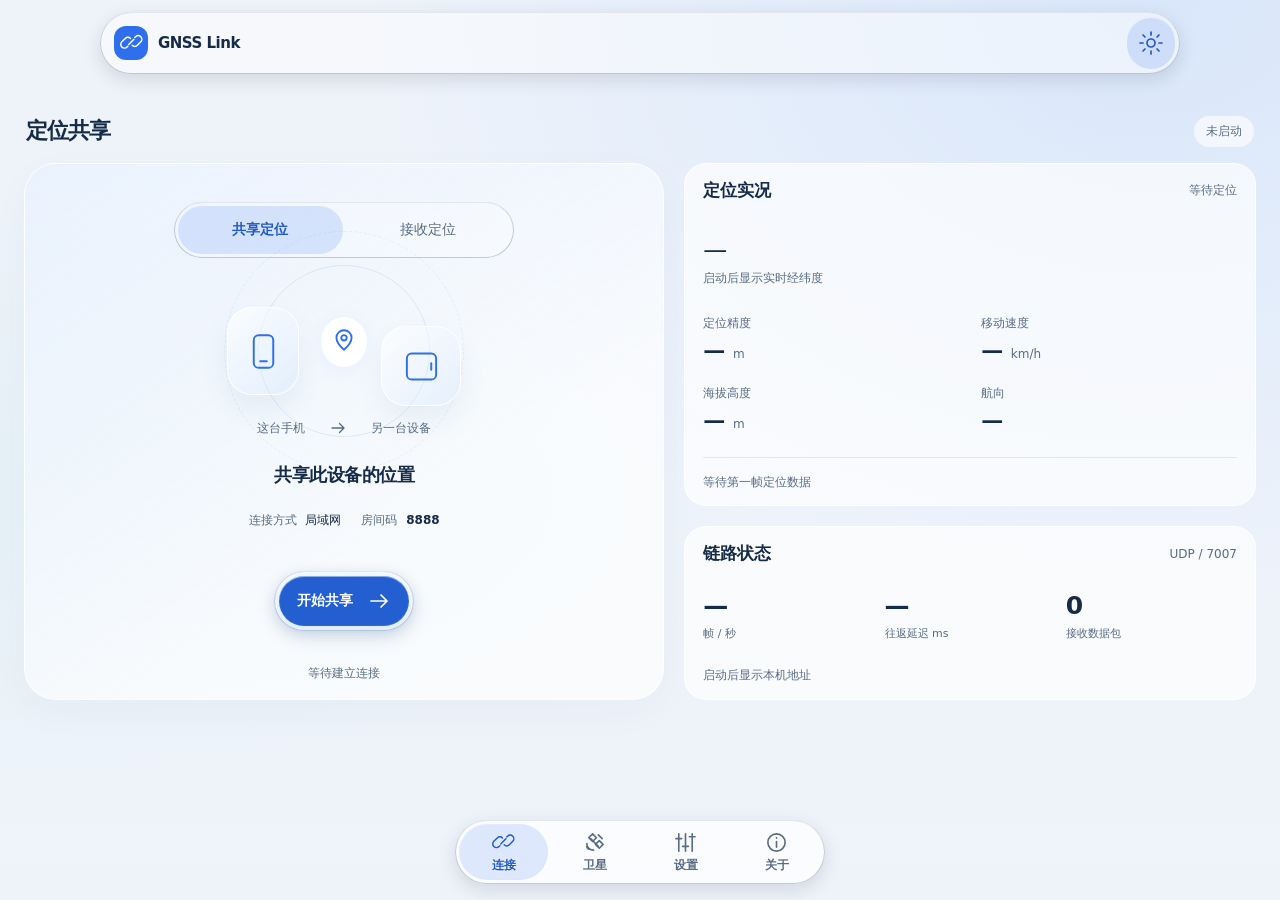
==== gpslink/app/src/main/assets/ui/index.html @ a2dcb82d "fix: 国旗改 SVG、信号列分离、底栏透字；CI 加模拟器多分辨率截图 界面修复 - 卫星国旗改用内联 SVG（Emoji 在车机会退化成 US/CN 字母），固定槽位让编号左对齐 - 信号条改用" ====
<!doctype html>
<html lang="zh-CN">
  <head>
    <meta charset="utf-8" />
    <meta
      name="viewport"
      content="width=device-width,initial-scale=1,maximum-scale=1,user-scalable=no,viewport-fit=cover"
    />
    <meta
      http-equiv="Content-Security-Policy"
      content="default-src 'self' data:; script-src 'self'; style-src 'self' 'unsafe-inline'; img-src 'self' data:"
    />
    <title>GNSS Link</title>
    <link rel="stylesheet" href="liquid-glass-ui.css" />
    <link rel="stylesheet" href="app.css" />
  </head>
  <body>
    <svg class="symbols" aria-hidden="true">
      <defs>
        <symbol id="link" viewBox="0 0 24 24">
          <path
            d="m9 15 6-6M8 17l-1 1a4 4 0 0 1-6-6l4-4a4 4 0 0 1 6 0m2 8a4 4 0 0 0 6 0l4-4a4 4 0 0 0-6-6l-1 1"
            transform="translate(1 0) scale(.9)"
          />
        </symbol>
        <symbol id="sat" viewBox="0 0 24 24">
          <path
            d="m8 8 8 8m-6-13 4 4-4 4-4-4Zm7 7 4 4-4 4-4-4ZM4 13a7 7 0 0 0 7 7m-7-4a3 3 0 0 0 3 3m9-15 4 4"
          />
        </symbol>
        <symbol id="settings" viewBox="0 0 24 24">
          <path d="M5 3v18m7-18v18m7-18v18M2 8h6m1 8h6m1-10h6" />
        </symbol>
        <symbol id="arrow" viewBox="0 0 24 24">
          <path d="M4 12h16m-6-6 6 6-6 6" />
        </symbol>
        <symbol id="phone" viewBox="0 0 24 24">
          <rect x="6" y="2" width="12" height="20" rx="3" />
          <path d="M10 18h4" />
        </symbol>
        <symbol id="tablet" viewBox="0 0 24 24">
          <rect x="3" y="4" width="18" height="16" rx="3" />
          <path d="M18 10v4" />
        </symbol>
        <symbol id="sun" viewBox="0 0 24 24">
          <circle cx="12" cy="12" r="4" />
          <path
            d="M12 1v3m0 16v3M1 12h3m16 0h3M4 4l2 2m12 12 2 2M4 20l2-2M18 6l2-2"
          />
        </symbol>
        <symbol id="info" viewBox="0 0 24 24">
          <circle cx="12" cy="12" r="9" />
          <path d="M12 11v6m0-10v.6" />
        </symbol>
        <symbol id="download" viewBox="0 0 24 24">
          <path d="M12 3v12m-5-5 5 5 5-5M4 20h16" />
        </symbol>
        <symbol id="flag-us" viewBox="0 0 24 16">
          <rect width="24" height="16" fill="#fff" />
          <g fill="#c8102e">
            <rect width="24" height="2.29" y="0" />
            <rect width="24" height="2.29" y="4.57" />
            <rect width="24" height="2.29" y="9.14" />
            <rect width="24" height="2.29" y="13.71" />
          </g>
          <rect width="10" height="9.14" fill="#3d4f9f" />
        </symbol>
        <symbol id="flag-cn" viewBox="0 0 24 16">
          <rect width="24" height="16" fill="#de2910" />
          <path d="M4.4 2.1 5.44 4.72 8.25 4.85 6.05 6.5 6.8 9.2 4.4 7.6 2 9.2 2.75 6.5 .55 4.85 3.36 4.72Z" fill="#ffde00" />
          <g fill="#ffde00">
            <circle cx="7.4" cy="2.4" r=".62" />
            <circle cx="8.6" cy="3.9" r=".62" />
            <circle cx="8.5" cy="5.9" r=".62" />
            <circle cx="7.2" cy="7.3" r=".62" />
          </g>
        </symbol>
        <symbol id="flag-ru" viewBox="0 0 24 16">
          <rect width="24" height="5.34" fill="#fff" />
          <rect width="24" height="5.34" y="5.34" fill="#0039a6" />
          <rect width="24" height="5.34" y="10.68" fill="#d52b1e" />
        </symbol>
        <symbol id="flag-eu" viewBox="0 0 24 16">
          <rect width="24" height="16" fill="#003399" />
          <g fill="#ffcc00">
            <circle cx="12" cy="3.1" r=".85" /><circle cx="12" cy="12.9" r=".85" />
            <circle cx="6.9" cy="4.6" r=".85" /><circle cx="17.1" cy="4.6" r=".85" />
            <circle cx="4.2" cy="8" r=".85" /><circle cx="19.8" cy="8" r=".85" />
            <circle cx="6.9" cy="11.4" r=".85" /><circle cx="17.1" cy="11.4" r=".85" />
          </g>
        </symbol>
        <symbol id="flag-jp" viewBox="0 0 24 16">
          <rect width="24" height="16" fill="#fff" />
          <circle cx="12" cy="8" r="4.2" fill="#bc002d" />
        </symbol>
        <symbol id="flag-in" viewBox="0 0 24 16">
          <rect width="24" height="5.34" fill="#ff9933" />
          <rect width="24" height="5.34" y="5.34" fill="#fff" />
          <rect width="24" height="5.34" y="10.68" fill="#138808" />
          <circle cx="12" cy="8" r="1.8" fill="none" stroke="#000080" stroke-width=".55" />
          <circle cx="12" cy="8" r=".45" fill="#000080" />
        </symbol>
        <symbol id="flag-globe" viewBox="0 0 24 16">
          <rect width="24" height="16" fill="#5b6b82" />
          <circle cx="12" cy="8" r="5" fill="none" stroke="#dfe8f5" stroke-width=".8" />
          <ellipse cx="12" cy="8" rx="2.2" ry="5" fill="none" stroke="#dfe8f5" stroke-width=".7" />
          <path d="M7 5.6h10M7 10.4h10" stroke="#dfe8f5" stroke-width=".7" />
        </symbol>
      </defs>
    </svg>
    <div class="page-shell">
      <header class="top-toolbar">
        <div class="top-toolbar-tray"></div>
        <div class="brand">
          <span class="brand-icon"
            ><svg><use href="#link" /></svg></span
          ><b>GNSS Link</b>
        </div>
        <button class="lg-btn icon-btn" id="theme" aria-label="切换明暗主题">
          <svg><use href="#sun" /></svg>
        </button>
      </header>
      <main>
        <section id="page-link" class="page">
          <div class="page-heading">
            <div>
              <h1>定位共享</h1>
              <p>将手机定位共享到平板或车机。</p>
            </div>
            <span class="state" id="state">未启动</span>
          </div>
          <div class="workspace">
            <article class="connection-panel">
              <div
                class="segmented"
                id="role"
                role="group"
                aria-label="设备角色"
              >
                <button aria-selected="true" data-value="sender">
                  共享定位</button
                ><button aria-selected="false" data-value="receiver">
                  接收定位
                </button>
              </div>
              <div class="link-scene" aria-hidden="true">
                <div class="orbit orbit-a"></div>
                <div class="orbit orbit-b"></div>
                <div class="device source">
                  <svg><use href="#phone" /></svg>
                </div>
                <div class="connection-line">
                  <span></span><span></span><span></span>
                </div>
                <div class="device target">
                  <svg><use href="#tablet" /></svg>
                </div>
                <div class="scene-pin">
                  <svg viewBox="0 0 24 24">
                    <path d="M19 10c0 5-7 11-7 11S5 15 5 10a7 7 0 1 1 14 0Z" />
                    <circle cx="12" cy="10" r="2.5" />
                  </svg>
                </div>
              </div>
              <div class="scene-caption">
                <span id="source-caption">这台手机</span
                ><svg><use href="#arrow" /></svg
                ><span id="target-caption">另一台设备</span>
              </div>
              <h2 id="action-title">共享此设备的位置</h2>
              <p id="action-hint">
                两台设备连接同一 Wi-Fi 或热点，并使用相同房间码。
              </p>
              <div class="session-row">
                <span>连接方式 <b id="mode-label">局域网</b></span
                ><span>房间码 <b id="room-label">8888</b></span>
              </div>
              <div class="action-tray">
                <div class="top-toolbar-tray"></div>
                <button class="lg-btn primary" id="start">
                  开始共享 <svg><use href="#arrow" /></svg></button
                ><button class="lg-btn destructive" id="stop" hidden>
                  停止共享
                </button>
              </div>
              <p class="action-note" id="peer">等待建立连接</p>
            </article>
            <div class="right-column">
              <article class="surface telemetry">
                <div class="section-head">
                  <h2>定位实况</h2>
                  <span id="fix-badge">等待定位</span>
                </div>
                <div class="coordinates" id="coordinates">
                  —<small>启动后显示实时经纬度</small>
                </div>
                <div class="metrics">
                  <div>
                    <span>定位精度</span><b id="accuracy">— <small>m</small></b>
                  </div>
                  <div>
                    <span>移动速度</span><b id="speed">— <small>km/h</small></b>
                  </div>
                  <div>
                    <span>海拔高度</span><b id="altitude">— <small>m</small></b>
                  </div>
                  <div><span>航向</span><b id="bearing">—</b></div>
                </div>
                <div class="data-age" id="age">等待第一帧定位数据</div>
              </article>
              <article class="surface quality">
                <div class="section-head">
                  <h2>链路状态</h2>
                  <span id="transport-label">UDP / 7007</span>
                </div>
                <div class="quality-grid">
                  <div><b id="rate">—</b><span>帧 / 秒</span></div>
                  <div>
                    <b id="latency">—</b
                    ><span id="latency-label">往返延迟 ms</span>
                  </div>
                  <div><b id="packets">0</b><span>接收数据包</span></div>
                </div>
                <p id="local-ip">启动后显示本机地址</p>
              </article>
            </div>
          </div>
          <article class="surface" id="verification" hidden>
            <h2>系统定位校验</h2>
            <p id="verify-value"></p>
            <p id="verify-result"></p>
          </article>
        </section>
        <section id="page-satellites" class="page" hidden>
          <div class="page-heading">
            <div>
              <h1>卫星观测</h1>
              <p id="sat-source">本机 GNSS 信号</p>
            </div>
          </div>
          <article class="surface">
            <div class="section-head">
              <h2>卫星信号</h2>
              <span id="sat-count">可见 0 · 定位 0</span>
            </div>
            <div class="segmented sat-modes" id="sat-mode" role="tablist" aria-label="卫星显示方式">
              <button data-value="sky" aria-selected="true" aria-pressed="true">圆盘方位</button>
              <button data-value="list" aria-selected="false" aria-pressed="false">列表明细</button>
            </div>
            <div id="sat-view-sky">
              <div class="sky" id="sky">
                <span class="north">北</span>
                <div class="sky-empty">等待卫星数据</div>
              </div>
              <div id="sat-bars" class="sat-bars"></div>
            </div>
            <div id="sat-view-list" hidden>
              <div class="sat-table-head">
                <span>卫星</span><span>频段</span><span>信号</span><span>方位</span>
              </div>
              <div class="sat-table" id="sat-table"></div>
            </div>
            <p class="muted" id="sat-hint">
              开启系统定位，到室外或窗边接收信号。
            </p>
          </article>
          <article class="surface">
            <div class="section-head">
              <h2>采样能力</h2>
              <button id="probe" class="lg-btn">检测频率</button>
            </div>
            <p id="probe-result">保持室外或窗边，检测约需 12 秒。</p>
          </article>
        </section>
        <section id="page-settings" class="page" hidden>
          <div class="page-heading">
            <div>
              <h1>偏好设置</h1>
              <p>连接参数、设备授权与轨迹</p>
            </div>
          </div>
          <div class="settings-grid">
            <article class="surface">
              <h2>连接设置</h2>
              <label>传输方式</label>
              <div
                class="segmented"
                id="mode"
                role="group"
                aria-label="传输方式"
              >
                <button aria-selected="true" data-value="lan">局域网</button
                ><button aria-selected="false" data-value="bt">蓝牙</button>
              </div>
              <label for="sid">房间码</label
              ><input id="sid" maxlength="64" autocomplete="off" value="8888" />
              <p class="field-note">两台设备填写相同的房间码。</p>
              <div id="lan-settings">
                <label for="port">连接端口</label
                ><input
                  id="port"
                  type="number"
                  min="1024"
                  max="65535"
                  value="7007"
                /><label for="host">接收端 IP（可选）</label
                ><input
                  id="host"
                  placeholder="留空自动发现"
                  autocomplete="off"
                  inputmode="decimal"
                />
              </div>
              <div id="bt-settings" hidden>
                <div class="section-head">
                  <span id="bt-device">未选择设备</span
                  ><button class="lg-btn" id="pick-bt">选择设备</button>
                </div>
                <p class="field-note">
                  共享端选择已配对的接收设备，接收端直接开始接收。
                </p>
              </div>
            </article>
            <article class="surface">
              <h2>定位频率</h2>
              <label>发送采样</label>
              <div
                class="segmented"
                id="sample"
                role="group"
                aria-label="发送采样频率"
              >
                <button data-value="1000" aria-selected="true">1 Hz</button
                ><button data-value="500">2 Hz</button
                ><button data-value="200">5 Hz</button
                ><button data-value="100">10 Hz</button>
              </div>
              <p class="field-note">实际采样频率取决于发送设备的定位能力。</p>
              <label>接收注入</label>
              <div
                class="segmented"
                id="inject"
                role="group"
                aria-label="接收注入频率"
              >
                <button data-value="1000">1 Hz</button
                ><button data-value="200">5 Hz</button
                ><button data-value="100" aria-selected="true">10 Hz</button>
              </div>
              <label for="tint"
                >玻璃浓度 <output id="tint-value">35%</output></label
              ><input id="tint" type="range" min="0" max="100" value="35" />
            </article>
            <article class="surface">
              <div class="section-head">
                <h2>设备授权</h2>
                <button class="lg-btn" id="recheck">重新检查</button>
              </div>
              <div class="check-row">
                <span>定位权限</span><span id="check-location">待检查</span>
              </div>
              <div class="check-row">
                <span>开发者选项</span><span id="check-dev">待检查</span>
              </div>
              <div class="check-row">
                <span>模拟位置应用</span><span id="check-mock">待检查</span>
              </div>
              <p class="field-note">
                接收端需在开发者选项中选择 GNSS Link 作为模拟位置应用。
              </p>
              <div class="button-row">
                <button class="lg-btn" id="permissions">授予权限</button
                ><button class="lg-btn" id="mock">打开开发者选项</button>
              </div>
              <div class="check-row">
                <span>后台定位</span><span id="check-background">待检查</span>
              </div>
              <button class="lg-btn" id="background">设为始终允许</button>
              <div class="check-row">
                <span>后台运行</span><span id="check-battery">待检查</span>
              </div>
              <button class="lg-btn" id="battery">设置电池白名单</button>
            </article>
            <article class="surface">
              <div class="section-head">
                <h2>命令行授权</h2>
                <button class="lg-btn" id="copy-adb">复制命令</button>
              </div>
              <p class="field-note">
                车机等设备常裁掉「选择模拟位置应用」这一项。用 USB 或无线 adb
                执行下面这条命令，效果等同手动选中本应用，且重启不丢。
              </p>
              <pre class="cmd" id="adb-cmd">adb shell appops set top.wxip.gpslink android:mock_location allow</pre>
              <p class="field-note">验证是否生效：</p>
              <pre class="cmd" id="adb-check">adb shell appops get top.wxip.gpslink android:mock_location</pre>
            </article>
            <article class="surface">
              <div class="section-head">
                <h2>界面显示</h2>
              </div>
              <p class="field-note">
                车机常把界面锁成竖屏，若横屏车机显示不满，可在这里强制横屏。
              </p>
              <div
                class="segmented"
                id="orientation"
                role="group"
                aria-label="屏幕方向"
              >
                <button data-value="auto" aria-selected="true" aria-pressed="true">
                  跟随系统</button
                ><button data-value="landscape" aria-selected="false" aria-pressed="false">
                  强制横屏</button
                ><button data-value="portrait" aria-selected="false" aria-pressed="false">
                  强制竖屏
                </button>
              </div>
            </article>
            <article class="surface">
              <div class="section-head">
                <h2>自动运行</h2>
              </div>
              <div class="switch-row">
                <div class="switch-text">
                  <span class="switch-label">开机自动启动</span>
                  <p class="field-note">
                    按上次使用的角色与参数自动运行，适合车机等每次都会断电的设备。
                  </p>
                </div>
                <button
                  class="switch"
                  id="autostart"
                  role="switch"
                  aria-checked="false"
                  aria-label="开机自动启动"
                >
                  <span></span>
                </button>
              </div>
              <p class="field-note" id="autostart-hint"></p>
            </article>
            <article class="surface">
              <div class="section-head">
                <h2>轨迹记录</h2>
                <button class="lg-btn" id="track-refresh">刷新</button>
              </div>
              <div class="switch-row">
                <div class="switch-text">
                  <span class="switch-label">收到定位时记录</span>
                  <p class="field-note">
                    按帧落盘到本地，回放时不需要发送端，可离线复现链路问题。
                  </p>
                </div>
                <button
                  class="switch"
                  id="track-toggle"
                  role="switch"
                  aria-checked="false"
                  aria-label="记录轨迹"
                >
                  <span></span>
                </button>
              </div>
              <div class="track-list" id="track-list">
                <p class="field-note">暂无轨迹</p>
              </div>
            </article>
            <article class="surface">
              <div class="section-head">
                <h2>NMEA 输出</h2>
                <span id="nmea-state">未开启</span>
              </div>
              <div class="switch-row">
                <div class="switch-text">
                  <span class="switch-label">通过 TCP 输出 NMEA</span>
                  <p class="field-note">
                    车机导航支持「外部 GPS / NMEA 输入」时，填本机地址与端口即可读取，
                    完全不需要开发者选项或模拟位置授权。
                  </p>
                </div>
                <button
                  class="switch"
                  id="nmea"
                  role="switch"
                  aria-checked="false"
                  aria-label="输出 NMEA"
                >
                  <span></span>
                </button>
              </div>
              <label for="nmea-port">监听端口</label>
              <input
                id="nmea-port"
                type="number"
                min="1024"
                max="65535"
                value="10110"
              />
              <p class="field-note" id="nmea-address">开始共享后显示连接地址</p>
            </article>
            <article class="surface">
              <h2>运行日志</h2>
              <pre id="logs">暂无日志</pre>
            </article>
          </div>
        </section>
        <section id="page-about" class="page" hidden>
          <div class="page-heading">
            <div>
              <h1>关于</h1>
              <p>版本信息与项目链接</p>
            </div>
          </div>
          <div class="card-stack">
          <article class="surface">
            <div class="about-head">
              <span class="about-icon"><svg><use href="#link" /></svg></span>
              <div class="about-meta">
                <b class="about-name">GNSS Link</b>
                <p class="field-note">把本机定位共享到平板或车机</p>
                <span class="about-version"
                  >版本 <b id="about-version">1.2.5</b></span
                >
              </div>
            </div>
          </article>
          <article class="surface">
            <div class="section-head"><h2>作者</h2></div>
            <p class="about-value">小磊</p>
          </article>
          <article class="surface">
            <div class="section-head"><h2>GitHub 项目</h2></div>
            <p class="about-value about-link">
              https://github.com/zhaokelei/gnss-link
            </p>
            <div class="button-row">
              <button
                class="lg-btn"
                data-open="https://github.com/zhaokelei/gnss-link"
              >
                打开</button
              ><button
                class="lg-btn"
                data-copy="https://github.com/zhaokelei/gnss-link"
              >
                复制
              </button>
            </div>
          </article>
          <article class="surface">
            <div class="section-head"><h2>主页</h2></div>
            <p class="about-value about-link">www.iqiq.cn</p>
            <div class="button-row">
              <button class="lg-btn" data-open="https://www.iqiq.cn">
                打开</button
              ><button class="lg-btn" data-copy="https://www.iqiq.cn">
                复制
              </button>
            </div>
          </article>
          <article class="surface">
            <div class="section-head">
              <h2>更新</h2>
              <button class="lg-btn" id="check-update">检查更新</button>
            </div>
            <p class="field-note" id="update-state">
              当前版本 1.2.5，点右侧按钮可立即检查。
            </p>
            <div class="button-row">
              <button class="lg-btn" id="open-log">更新日志</button>
            </div>
          </article>
          </div>
        </section>
      </main>
    </div>
    <div class="dock-wrap">
      <nav role="tablist" class="bottom-dock" aria-label="主导航">
        <div class="dock-tray"></div>
        <div
          class="dock-lens"
          data-refract="0"
          data-refract-blur="0"
          data-refract-bezel="11"
          data-refract-dispersion="0.14"
          data-refract-dynamic
        ></div>
        <button
          role="tab" class="dock-tab"
          aria-selected="true"
          data-tab="0"
          aria-controls="page-link"
        >
          <svg><use href="#link" /></svg>连接</button
        ><button
          role="tab" class="dock-tab"
          aria-selected="false"
          data-tab="1"
          aria-controls="page-satellites"
        >
          <svg><use href="#sat" /></svg>卫星</button
        ><button
          role="tab" class="dock-tab"
          aria-selected="false"
          data-tab="2"
          aria-controls="page-settings"
        >
          <svg><use href="#settings" /></svg>设置</button
        ><button
          role="tab" class="dock-tab"
          aria-selected="false"
          data-tab="3"
          aria-controls="page-about"
        >
          <svg><use href="#info" /></svg>关于
        </button>
      </nav>
    </div>
    <div class="modal" id="update-modal" hidden>
      <div class="modal-mask" data-close="update"></div>
      <div
        class="modal-card"
        role="dialog"
        aria-modal="true"
        aria-labelledby="update-title"
      >
        <span class="modal-icon"><svg><use href="#download" /></svg></span>
        <h2 id="update-title">发现新版本</h2>
        <p class="field-note modal-sub">新版本已发布，是否立即？</p>
        <div class="version-row">
          <span>当前 <b id="update-current">—</b></span>
          <svg class="version-arrow"><use href="#arrow" /></svg>
          <span>最新 <b id="update-latest">—</b></span>
        </div>
        <ul class="update-notes" id="update-notes"></ul>
        <p class="update-tip">
          安装时系统会提示「允许安装未知应用」，请允许本应用继续，用于覆盖安装。
        </p>
        <div class="update-progress" id="update-progress" hidden>
          <div class="update-bar"><i id="update-bar"></i></div>
          <span id="update-pct">0%</span>
        </div>
        <div class="modal-actions">
          <button class="lg-btn primary" id="update-go">立即更新</button>
          <button class="lg-btn" id="update-skip">跳过此版本（不再提示）</button>
          <button class="lg-btn" id="update-later">稍后</button>
        </div>
      </div>
    </div>
    <div class="modal" id="log-modal" hidden>
      <div class="modal-mask" data-close="log"></div>
      <div
        class="modal-card modal-card-wide"
        role="dialog"
        aria-modal="true"
        aria-labelledby="log-title"
      >
        <div class="section-head">
          <h2 id="log-title">更新日志</h2>
          <button class="lg-btn" id="log-close">关闭</button>
        </div>
        <div class="log-body" id="log-body">
          <p class="field-note">正在获取…</p>
        </div>
        <button class="lg-btn" id="log-retry" hidden>重试</button>
      </div>
    </div>
    <div id="notice" role="status" hidden></div>
    <script src="refraction.js"></script>
    <script type="module" src="app.js"></script>
  </body>
</html>
---- gpslink/app/src/main/assets/ui/liquid-glass-ui.css ----
/* ============================================================================
   Liquid Glass & Water-Drop UI — Reusable Stylesheet Template (v1.0)
   ----------------------------------------------------------------------------
   Pair with:
     - examples/refraction.js       (dynamic 3-channel RGB SVG backdrop refraction)
     - examples/liquid-dock.mjs     (spring water-drop dock + all-button physics)
   ============================================================================ */

:root {
  --ground: #F2F2F7;
  --surface: #FFFFFF;
  --surface-2: #F2F2F7;
  --label: #161619;
  --label-2: #626269;
  --tint: #007AFF;
  --tint-strong: #0071EB;
  --sys-red: #FF3B30;
  --sys-green-dot: #34C759;
  --separator: rgba(60, 60, 67, 0.14);
  --r-pill: 999px;
  --ease-out: cubic-bezier(0.22, 1, 0.36, 1);
  --ease-spring: cubic-bezier(0.32, 1.15, 0.48, 1);

  /* Single user-controlled tint slider (0.00 = crystal clear, 1.00 = soft frosted) */
  --glass-tint: .35;
  --glass-opacity: calc(var(--glass-tint) * .78);
  --glass-blur-radius: calc(var(--glass-tint) * 10px);
  --glass-blur: blur(var(--glass-blur-radius)) saturate(115%);
  --glass-rim-2: rgba(255, 255, 255, 0.55);
  --rim-1: rgba(255, 255, 255, 0.80);
  --rim-3: rgba(160, 210, 255, 0.55);

  --dock-ink: #005BBE;
  --dock-pill: #007AFF;
  --dock-outline: #223b6140;
  --dock-label-halo: #ffffffd6;
  --dock-clearance: calc(112px + env(safe-area-inset-bottom, 0px));
}

:root[data-theme="dark"] {
  --ground: #0C0C0E;
  --surface: #1C1C1E;
  --surface-2: #2C2C2E;
  --label: #F5F5F7;
  --label-2: #ADADB5;
  --tint: #4DA3FF;
  --tint-strong: #0A84FF;
  --sys-red: #FF453A;
  --separator: rgba(255, 255, 255, 0.12);
  --glass-rim-2: rgba(255, 255, 255, 0.18);
  --rim-1: rgba(255, 255, 255, 0.42);
  --rim-3: rgba(158, 208, 255, 0.32);

  --dock-ink: #9ED0FF;
  --dock-pill: #ffffff;
  --dock-outline: #e5f2ff44;
  --dock-label-halo: #070b14e0;
}

/* ----------------------------------------------------------------------------
   1. Floating Top Toolbar (Backdrop-Root Isolated Sibling Tray)
   ---------------------------------------------------------------------------- */

.top-toolbar {
  position: relative;
  min-height: 58px;
  padding: 5px 5px 5px 18px;
  border-radius: var(--r-pill);
  display: flex;
  align-items: center;
  justify-content: space-between;
  gap: 12px;
  background: transparent;
  backdrop-filter: none;
  -webkit-backdrop-filter: none;
}

.top-toolbar-tray {
  position: absolute;
  inset: 0;
  border-radius: inherit;
  pointer-events: none;
  z-index: 0;
  /* 底栏常年压在滚动内容上，透得太狠会让文字透过图标，这里提高底色实度 */
  background: color-mix(in srgb, var(--surface) calc(46% + var(--glass-tint) * 0.5%), transparent);
  -webkit-backdrop-filter: blur(calc(var(--glass-tint) * 2px));
  backdrop-filter: blur(calc(var(--glass-tint) * 2px));
  box-shadow: inset 0 1px 0 var(--glass-rim-2), inset 0 0 0 1px var(--dock-outline), 0 6px 18px #101c3220;
}

.top-toolbar > :not(.top-toolbar-tray) {
  position: relative;
  z-index: 1;
}

/* ----------------------------------------------------------------------------
   2. Floating Bottom Capsule Dock (Flush Resting Pill + Overflow Water Drop)
   ---------------------------------------------------------------------------- */

.dock-wrap {
  position: fixed;
  left: 0;
  right: 0;
  bottom: 0;
  z-index: 70;
  padding: 0 12px calc(12px + env(safe-area-inset-bottom, 0px));
  pointer-events: none;
  display: flex;
  justify-content: center;
}

.bottom-dock {
  position: relative;
  pointer-events: auto;
  display: grid;
  grid-template-columns: repeat(4, minmax(0, 1fr));
  gap: 2px;
  width: min(416px, 100%);
  padding: 4px;
  border-radius: var(--r-pill);
  touch-action: pan-y;
}

.dock-tray,
.dock-lens {
  position: absolute;
  pointer-events: none;
  border-radius: inherit;
}

.dock-tray {
  inset: 0;
  /* 底栏长期压在滚动内容上：底色给足，模糊也要够。
     原先 blur 写成 calc(tint * 2px)，tint 是 0~1 小数，实际只有 0.7px，等于没模糊。 */
  background: color-mix(in srgb, var(--surface) 72%, transparent);
  -webkit-backdrop-filter: blur(16px) saturate(1.25);
  backdrop-filter: blur(16px) saturate(1.25);
  box-shadow: inset 0 1px 0 var(--glass-rim-2), inset 0 0 0 1px var(--dock-outline), 0 6px 18px #101c3220;
}

.dock-lens {
  --lens-press: 0;
  --touch-x: 50%;
  --touch-y: 30%;
  display: none;
  inset: 4px auto 4px 0;
  background: color-mix(in srgb, var(--dock-pill)
    calc((1 - var(--lens-press) * 0.94) * (var(--glass-tint) * 14% + 9%)), transparent);
  -webkit-backdrop-filter: blur(0px);
  backdrop-filter: blur(0px);
  box-shadow: 0 4px 16px rgba(10, 20, 40, calc(var(--lens-press) * 0.24));
}

.has-liquid-selection .dock-lens {
  display: block;
}

.dock-lens::before,
.dock-lens::after {
  content: "";
  position: absolute;
  inset: 0;
  border-radius: inherit;
  pointer-events: none;
}

.dock-lens::before {
  padding: 1px;
  background: linear-gradient(150deg, var(--rim-1), transparent 55%, var(--rim-3));
  mask: linear-gradient(#000 0 0) content-box exclude, linear-gradient(#000 0 0);
  -webkit-mask: linear-gradient(#000 0 0) content-box, linear-gradient(#000 0 0);
  -webkit-mask-composite: xor;
  opacity: calc((1 - var(--lens-press)) * 0.32);
}

.dock-lens::after {
  padding: 1.5px;
  background:
    radial-gradient(ellipse 52% 82% at var(--touch-x) var(--touch-y), rgba(255, 255, 255, 0.96), transparent 78%),
    linear-gradient(148deg, rgba(255, 255, 255, 0.88), rgba(155, 218, 255, 0.46) 28%, rgba(255, 255, 255, 0.08) 50%, rgba(255, 205, 140, 0.50) 76%, rgba(165, 238, 255, 0.88));
  mask: linear-gradient(#000 0 0) content-box exclude, linear-gradient(#000 0 0);
  -webkit-mask: linear-gradient(#000 0 0) content-box, linear-gradient(#000 0 0);
  -webkit-mask-composite: xor;
  opacity: calc(var(--lens-press) * 0.92);
}

.dock-tab {
  position: relative;
  z-index: 1;
  min-width: 0;
  min-height: 54px;
  padding: 4px 2px;
  border: 0;
  border-radius: var(--r-pill);
  background: transparent;
  color: var(--label-2);
  display: flex;
  flex-direction: column;
  align-items: center;
  justify-content: center;
  gap: 4px;
  font-size: 12px;
  font-weight: 600;
  cursor: pointer;
  white-space: nowrap;
  text-shadow: 0 0 3px var(--dock-label-halo);
  transition: color 120ms linear;
}

.bottom-dock:not(.is-pressed) .dock-tab[aria-selected="true"],
.bottom-dock.is-pressed .dock-tab.is-over {
  color: var(--dock-ink);
}

/* ----------------------------------------------------------------------------
   3. Unified Liquid Glass & Water-Drop Squeeze for All Other Buttons
   ---------------------------------------------------------------------------- */

button:not(.dock-tab) {
  --btn-press: 0;
  --button-x: 50%;
  --button-y: 32%;
  position: relative;
  isolation: isolate;
  border: 0;
  transform: translate3d(var(--btn-tx, 0px), var(--btn-ty, 0px), 0) scale(var(--btn-sx, 1), var(--btn-sy, 1));
  transition: background-color 150ms var(--ease-out), color 150ms var(--ease-out), box-shadow 150ms var(--ease-out);
}

button:not(.dock-tab)[data-touch-pressed] {
  z-index: 6;
}

button:not(.dock-tab):is(:disabled, [aria-disabled="true"]) {
  transform: none !important;
}

/* Standard Glass Pill Button */
.lg-btn {
  min-height: 44px;
  padding: 0 18px;
  border-radius: var(--r-pill);
  background: color-mix(in srgb, var(--dock-pill)
    calc((1 - var(--btn-press) * 0.92) * (var(--glass-tint) * 16% + 10%)), transparent);
  color: var(--dock-ink);
  font-size: 14px;
  font-weight: 600;
  cursor: pointer;
  box-shadow: inset 0 1px 0 var(--glass-rim-2),
    0 4px 16px rgba(10, 22, 46, calc(var(--btn-press) * 0.22));
}

/* Primary Action Glass Pill (e.g. Start / Confirm) */
.lg-btn.primary {
  background:
    linear-gradient(160deg, color-mix(in srgb, #80c8ff calc((1 - var(--btn-press) * 0.85) * 32%), transparent), transparent 58%),
    color-mix(in srgb, var(--tint-strong)
      calc((1 - var(--btn-press) * 0.82) * (48% + var(--glass-tint) * 32%)), transparent);
  color: #ffffff;
  text-shadow: 0 1px 3px rgba(0, 22, 64, 0.38);
  box-shadow: inset 0 1px 0 rgba(255, 255, 255, 0.42),
    0 4px 16px rgba(10, 110, 255, calc(0.18 + var(--btn-press) * 0.16));
}

/* Destructive / Stop Glass Pill */
.lg-btn.destructive {
  background:
    linear-gradient(160deg, rgba(255, 140, 130, calc((1 - var(--btn-press) * 0.88) * 0.18)), transparent 58%),
    color-mix(in srgb, var(--sys-red)
      calc((1 - var(--btn-press) * 0.88) * (16% + var(--glass-tint) * 16%)), transparent);
  color: var(--sys-red);
  box-shadow: inset 0 1px 0 var(--glass-rim-2),
    0 4px 16px rgba(180, 24, 24, calc(var(--btn-press) * 0.22));
}

/* Universal Prismatic Water-Drop Meniscus Rim */
button:not(.dock-tab):not(.ios-switch)::after {
  content: "";
  position: absolute;
  inset: 0;
  border-radius: inherit;
  pointer-events: none;
  padding: calc(1px + var(--btn-press) * 0.5px);
  background:
    radial-gradient(ellipse 55% 85% at var(--button-x) var(--button-y),
      rgba(255, 255, 255, calc(0.25 + var(--btn-press) * 0.72)), transparent 78%),
    linear-gradient(148deg,
      rgba(255, 255, 255, calc(0.42 + var(--btn-press) * 0.48)),
      rgba(155, 218, 255, calc(0.18 + var(--btn-press) * 0.34)) 28%,
      rgba(255, 255, 255, 0.08) 50%,
      rgba(255, 205, 140, calc(0.14 + var(--btn-press) * 0.38)) 76%,
      rgba(165, 238, 255, calc(0.40 + var(--btn-press) * 0.50)));
  mask: linear-gradient(#000 0 0) content-box exclude, linear-gradient(#000 0 0);
  -webkit-mask: linear-gradient(#000 0 0) content-box, linear-gradient(#000 0 0);
  -webkit-mask-composite: xor;
  opacity: calc(0.44 + var(--btn-press) * 0.52);
}

/* ----------------------------------------------------------------------------
   4. Segmented Control Tray (Overflow-Visible for Droplet Expansion)
   ---------------------------------------------------------------------------- */

.segmented {
  display: grid;
  grid-auto-flow: column;
  grid-auto-columns: 1fr;
  padding: 4px;
  gap: 3px;
  border-radius: 16px;
  overflow: visible;
  background: color-mix(in srgb, var(--surface-2) calc(42% + var(--glass-tint) * 36%), transparent);
  box-shadow: inset 0 1px 0 var(--glass-rim-2), inset 0 0 0 1px var(--dock-outline);
}

.segmented button {
  min-height: 44px;
  border-radius: 12px;
  background: transparent;
  color: var(--label-2);
  font-size: 13px;
  font-weight: 500;
  cursor: pointer;
}

.segmented button:not([aria-selected="true"])::after {
  opacity: calc(var(--btn-press) * 0.94);
}

.segmented button[aria-selected="true"] {
  background: color-mix(in srgb, var(--dock-pill)
    calc((1 - var(--btn-press) * 0.92) * (var(--glass-tint) * 15% + 10%)), transparent);
  color: var(--dock-ink);
  font-weight: 600;
}

/* ----------------------------------------------------------------------------
   5. Accessibility & Fallbacks
   ---------------------------------------------------------------------------- */

@media (prefers-reduced-motion: reduce) {
  button:not(.dock-tab) {
    transform: none !important;
  }
}

:root[data-reduce-motion] .dock-tab,
:root[data-reduce-motion] button:not(.dock-tab) {
  transition-duration: 0s;
  transform: none !important;
}

@media (prefers-reduced-transparency: reduce), (prefers-contrast: more) {
  .dock-tray,
  .dock-lens,
  .top-toolbar-tray {
    background: var(--surface) !important;
    -webkit-backdrop-filter: none !important;
    backdrop-filter: none !important;
  }
}
---- gpslink/app/src/main/assets/ui/app.css ----
:root {
  --ground: #eef3fa;
  --surface: #fff;
  --surface-2: #e4eaf4;
  --label: #162b49;
  --label-2: #586c86;
  --tint: #2f6fed;
  --tint-strong: #2f6fed;
  --dock-pill: #2f6fed;
  --dock-ink: #2359c5;
  --separator: #294e791c;
  --panel: #ffffffa8;
  --line: #ffffffd9;
  font-family: Roboto, "Noto Sans", system-ui, sans-serif;
  color-scheme: light;
}
:root[data-theme="dark"] {
  --ground: #101923;
  --surface: #1c2a3c;
  --surface-2: #273b52;
  --label: #e7f0fc;
  --label-2: #a6b6cc;
  --panel: #1b2a3cb3;
  --line: #b4d6ff20;
  --separator: #b4d6ff20;
  color-scheme: dark;
}
* {
  box-sizing: border-box;
}
body {
  margin: 0;
  background: var(--ground);
  color: var(--label);
  background-image:
    radial-gradient(ellipse at 90% 0%, #609eff26, transparent 48%),
    radial-gradient(ellipse at 0% 55%, #6dd4ca12, transparent 45%);
  min-height: 100vh;
  -webkit-tap-highlight-color: transparent;
}
button,
input {
  font: inherit;
}
button {
  cursor: pointer;
}
button:disabled {
  opacity: 0.45;
  cursor: default;
}
button:focus-visible,
input:focus-visible {
  outline: 3px solid var(--tint);
  outline-offset: 4px;
}
svg {
  width: 24px;
  height: 24px;
  fill: none;
  stroke: currentColor;
  stroke-width: 1.7;
  stroke-linecap: round;
  stroke-linejoin: round;
  flex-shrink: 0;
}
.symbols {
  position: absolute;
  width: 0;
  height: 0;
}
h1,
h2,
p {
  margin: 0;
}
h1 {
  font-size: 30px;
  letter-spacing: -1px;
  font-weight: 650;
  line-height: 1.4;
}
h2 {
  font-size: 17px;
  font-weight: 650;
  line-height: 1.5;
}
p {
  font-size: 14px;
  line-height: 1.7;
  color: var(--label-2);
}
[hidden] {
  display: none !important;
}
.page-shell {
  max-width: 1080px;
  margin: auto;
  padding: 20px 24px 120px;
}
.top-toolbar {
  max-width: 1080px;
  margin: 0 auto 32px;
  padding-left: 14px;
}
.brand {
  display: flex;
  align-items: center;
  gap: 10px;
  font-size: 18px;
  letter-spacing: -0.5px;
}
.brand-icon {
  display: grid;
  place-items: center;
  width: 34px;
  height: 34px;
  border-radius: 12px;
  background: #2f6fed;
  color: white;
}
.brand-icon svg {
  width: 23px;
}
.icon-btn {
  width: 48px;
  padding: 0;
  display: grid;
  place-items: center;
}
.page-heading {
  display: flex;
  align-items: center;
  justify-content: space-between;
  gap: 12px;
  margin: 0 2px 24px;
}
.page-heading p {
  margin-top: 6px;
}
.state {
  white-space: nowrap;
  padding: 7px 12px;
  background: var(--panel);
  border-radius: 99px;
  color: var(--label-2);
  font-size: 12px;
}
.state.online {
  color: #137d60;
}
.workspace {
  display: grid;
  grid-template-columns: 1.12fr 1fr;
  gap: 20px;
}
.connection-panel {
  padding: 24px;
  background: linear-gradient(145deg, #8bbaff25, transparent 65%), var(--panel);
  border: 1px solid var(--line);
  border-radius: 32px;
  box-shadow: 0 12px 40px #23446b08;
  text-align: center;
  overflow: visible;
}
.connection-panel > .segmented {
  max-width: 340px;
  margin: auto;
  border-radius: 99px;
}
.segmented button {
  border-radius: 99px;
  min-height: 46px;
  font-size: 14px;
}
.segmented {
  border-radius: 99px;
  background: color-mix(
    in srgb,
    var(--surface) calc(var(--glass-tint) * 56%),
    transparent
  );
}
.link-scene {
  height: 210px;
  position: relative;
  display: flex;
  align-items: center;
  justify-content: center;
  gap: 28px;
  max-width: 350px;
  margin: auto;
}
.orbit {
  position: absolute;
  border: 1px solid #6297d82b;
  border-radius: 50%;
  width: 172px;
  height: 172px;
  left: 50%;
  top: 50%;
  transform: translate(-50%, -50%);
}
.orbit-b {
  width: 240px;
  height: 240px;
  border-style: dashed;
  opacity: 0.7;
}
.device {
  position: relative;
  width: 72px;
  height: 88px;
  border-radius: 25px;
  display: grid;
  place-items: center;
  color: var(--tint);
  background: linear-gradient(135deg, #ffffffb3, #a7cdff33);
  border: 1px solid var(--line);
  box-shadow: 0 14px 28px #255e9d13;
}
.device svg {
  width: 39px;
  height: 39px;
  stroke-width: 1.2;
}
.device.target {
  transform: translateY(15px);
  width: 80px;
  height: 80px;
}
.connection-line {
  display: flex;
  gap: 7px;
  position: relative;
}
.connection-line span {
  width: 4px;
  height: 4px;
  border-radius: 50%;
  background: #2f6fed66;
}
.scene-pin {
  position: absolute;
  left: 50%;
  top: 16px;
  transform: translateX(-50%);
  color: var(--tint);
  background: var(--surface);
  border-radius: 50%;
  padding: 10px;
  box-shadow: 0 4px 20px #2f6fed10;
}
.scene-pin svg {
  width: 26px;
  height: 26px;
}
.scene-caption {
  display: flex;
  justify-content: center;
  gap: 24px;
  align-items: center;
  font-size: 12px;
  color: var(--label-2);
  margin-top: -4px;
  margin-bottom: 24px;
}
.scene-caption svg {
  width: 18px;
  height: 18px;
}
.connection-panel h2 {
  font-size: 22px;
  letter-spacing: -0.5px;
}
.connection-panel > p {
  margin: 10px auto 0;
  max-width: 310px;
}
.session-row {
  display: flex;
  justify-content: center;
  gap: 20px;
  font-size: 12px;
  color: var(--label-2);
  margin: 24px 0 20px;
}
.session-row b {
  font-weight: 550;
  color: var(--label);
  margin-left: 5px;
}
.action-tray {
  position: relative;
  padding: 5px;
  border-radius: 99px;
  margin: auto;
  max-width: 300px;
}
.action-tray button {
  width: 100%;
  display: flex;
  align-items: center;
  justify-content: center;
  gap: 14px;
  min-height: 50px;
}
.action-note {
  font-size: 12px !important;
  overflow-wrap: anywhere;
}
.surface {
  padding: 24px;
  background: var(--panel);
  border: 1px solid var(--line);
  border-radius: 28px;
  overflow: visible;
}
.right-column {
  display: flex;
  flex-direction: column;
  gap: 20px;
}
.section-head {
  display: flex;
  align-items: center;
  justify-content: space-between;
  gap: 12px;
}
.section-head > span {
  font-size: 12px;
  color: var(--label-2);
}
.coordinates {
  font-size: 24px;
  letter-spacing: -0.6px;
  margin: 27px 0;
  font-variant-numeric: tabular-nums;
  overflow-wrap: anywhere;
  line-height: 1.6;
}
.coordinates small {
  display: block;
  font-size: 12px;
  letter-spacing: 0;
  color: var(--label-2);
}
.metrics {
  display: grid;
  grid-template-columns: 1fr 1fr;
  gap: 22px;
}
.metrics span {
  display: block;
  font-size: 12px;
  color: var(--label-2);
  margin-bottom: 6px;
}
.metrics b {
  font-size: 22px;
  font-weight: 550;
  font-variant-numeric: tabular-nums;
}
.metrics small {
  font-size: 12px;
  font-weight: 400;
  color: var(--label-2);
}
.data-age {
  font-size: 12px;
  margin-top: 24px;
  padding-top: 16px;
  border-top: 1px solid var(--separator);
  color: var(--label-2);
}
.quality-grid {
  display: grid;
  grid-template-columns: repeat(3, 1fr);
  margin: 24px 0;
  gap: 10px;
}
.quality-grid b {
  display: block;
  font-size: 25px;
  font-weight: 550;
}
.quality-grid span {
  display: block;
  font-size: 11px;
  margin-top: 6px;
  color: var(--label-2);
}
.quality p {
  font-size: 12px;
  overflow-wrap: anywhere;
}
#verification {
  margin-top: 20px;
}
#verification p {
  margin-top: 12px;
}
.settings-grid {
  display: grid;
  grid-template-columns: minmax(0, 1fr) minmax(0, 1fr);
  gap: 20px;
}
/* grid 子项默认 min-width:auto，长命令、输入框会把列撑出视口 */
.settings-grid > * {
  min-width: 0;
}
.card-stack {
  display: grid;
  grid-template-columns: minmax(0, 1fr);
  gap: 20px;
}
.card-stack > * {
  min-width: 0;
}
label {
  display: block;
  margin: 24px 0 10px;
  font-size: 14px;
  font-weight: 550;
}
input:not([type="range"]) {
  border: 1px solid var(--separator);
  border-radius: 15px;
  background: color-mix(in srgb, var(--surface) 55%, transparent);
  color: var(--label);
  padding: 14px;
  width: 100%;
  min-height: 48px;
}
.field-note {
  font-size: 12px;
  margin-top: 9px;
}
.check-row {
  display: flex;
  gap: 16px;
  justify-content: space-between;
  border-bottom: 1px solid var(--separator);
  padding: 18px 0;
  font-size: 13px;
}
.check-row > span:last-child {
  color: var(--label-2);
}
.check-row .ok {
  color: #168060 !important;
}
.button-row {
  display: flex;
  flex-wrap: wrap;
  gap: 12px;
  margin: 18px 0;
}
.lg-btn {
  min-height: 48px;
  font-size: 13px;
}
#battery,
#background {
  margin-top: 16px;
}
pre {
  white-space: pre-wrap;
  overflow-wrap: anywhere;
  max-height: 300px;
  overflow: auto;
  font-size: 12px;
  color: var(--label-2);
  line-height: 1.8;
}
#tint {
  width: 100%;
  accent-color: var(--tint);
  min-height: 44px;
}
output {
  float: right;
  color: var(--label-2);
  font-weight: 400;
}
.sky {
  position: relative;
  width: min(280px, 85%);
  aspect-ratio: 1;
  margin: 36px auto;
  border-radius: 50%;
  border: 1px solid var(--separator);
  background:
    repeating-radial-gradient(
      circle,
      transparent 0,
      transparent calc(25% - 1px),
      var(--separator) 25%,
      transparent calc(25% + 1px)
    ),
    linear-gradient(
      90deg,
      transparent 49.8%,
      var(--separator) 50%,
      transparent 50.2%
    ),
    linear-gradient(transparent 49.8%, var(--separator) 50%, transparent 50.2%);
}
.north {
  position: absolute;
  top: -25px;
  left: calc(50% - 6px);
  font-size: 12px;
  color: var(--label-2);
}
.sky-empty {
  position: absolute;
  inset: 0;
  display: grid;
  place-items: center;
  color: var(--label-2);
  font-size: 13px;
}
.sky-dot {
  position: absolute;
  transform: translate(-50%, -50%);
  width: 28px;
  height: 28px;
  border-radius: 50%;
  background: var(--surface-2);
  color: var(--label-2);
  display: grid;
  place-items: center;
  font-size: 10px;
  border: 1px solid var(--line);
}
.sky-dot.used {
  background: var(--tint);
  color: white;
}
.sat-bars {
  display: flex;
  align-items: flex-end;
  gap: 4px;
  overflow-x: auto;
  padding: 20px 0 4px;
  min-height: 90px;
}
.sat-bar {
  display: flex;
  flex-direction: column;
  align-items: center;
  width: 28px;
  min-width: 28px;
  flex: 0 0 28px;
  text-align: center;
  font-size: 10px;
  color: var(--label-2);
}
.sat-bar > span {
  display: block;
  height: 20px;
  line-height: 20px;
  white-space: nowrap;
}
.sat-bar > .sat-label {
  display: flex;
  flex-direction: column;
  align-items: center;
  height: 40px;
  line-height: 20px;
  font-variant-numeric: tabular-nums;
}
.sat-label > span {
  display: block;
  height: 20px;
  white-space: nowrap;
}
/* 国旗用内联 SVG，尺寸固定，不依赖系统 Emoji 字体 */
.sat-flag {
  display: block;
  flex: 0 0 auto;
  width: 18px;
  height: 12px;
  border-radius: 2px;
  overflow: hidden;
  /* 浅色背景上给个极淡描边，暗色旗（美国）也能看出边界 */
  box-shadow: 0 0 0 1px rgba(26, 46, 78, 0.14);
}
/* 列表模式下国旗占固定槽位，保证各行编号左对齐 */
.sat-cell-id .sat-flag {
  flex: 0 0 20px;
  width: 20px;
}
.sat-bar i {
  display: block;
  width: 24px;
  flex-shrink: 0;
  background: #7492b366;
  border-radius: 5px 5px 0 0;
  margin: 5px 0;
}
.sat-bar.used i {
  background: var(--tint);
}
#page-satellites > .surface {
  margin-bottom: 20px;
}
.muted {
  color: var(--label-2);
  font-size: 12px;
}
.dock-wrap {
  padding-bottom: max(16px, env(safe-area-inset-bottom));
}
.bottom-dock {
  max-width: 370px;
}
.dock-tab {
  min-height: 56px;
  font-size: 11px;
  gap: 3px;
}
.dock-tab svg {
  width: 23px;
  height: 23px;
}
#notice {
  position: fixed;
  z-index: 100;
  left: 50%;
  bottom: 100px;
  transform: translateX(-50%);
  width: max-content;
  max-width: calc(100% - 32px);
  padding: 14px 20px;
  border-radius: 20px;
  background: var(--surface);
  color: var(--label);
  box-shadow: 0 8px 40px #0002;
  font-size: 14px;
  pointer-events: none;
}
@media (max-width: 700px) {
  .page-shell {
    padding: 16px 18px 112px;
  }
  .top-toolbar {
    margin-bottom: 26px;
  }
  .page-heading {
    margin-bottom: 20px;
  }
  h1 {
    font-size: 25px;
  }
  .page-heading p {
    font-size: 12px;
  }
  .workspace,
  .settings-grid {
    grid-template-columns: minmax(0, 1fr);
  }
  .connection-panel {
    padding: 20px;
    border-radius: 28px;
  }
  .link-scene {
    height: 195px;
  }
  .connection-panel h2 {
    font-size: 21px;
  }
  .surface {
    padding: 22px;
  }
  .coordinates {
    font-size: 26px;
  }
  .metrics {
    grid-template-columns: 1fr 1fr;
  }
  .state {
    font-size: 10px;
    padding: 6px 8px;
  }
  .page-heading {
    align-items: flex-start;
  }
  .right-column {
    gap: 16px;
  }
  .workspace {
    gap: 16px;
  }
  .scene-caption {
    margin-bottom: 20px;
  }
  /* 竖屏高度有限：圆盘与柱状图收一档，保证柱状图底标不被底栏压住 */
  .sky {
    width: min(238px, 78%);
    margin: 20px auto;
  }
  .sat-bars {
    min-height: 86px;
    padding: 12px 0 2px;
  }
}
@media (min-width: 701px) {
  .connection-panel {
    display: flex;
    flex-direction: column;
    justify-content: center;
  }
  .connection-panel > .segmented {
    width: 100%;
  }
  .link-scene {
    width: 100%;
    flex-shrink: 0;
  }
  .connection-panel .action-note {
    min-height: 20px;
  }
  .page-heading {
    margin-top: 42px;
    margin-bottom: 28px;
  }
}
.lg-btn.primary {
  background: color-mix(
    in srgb,
    #245fd1 calc((1 - var(--btn-press) * 0.94) * 100%),
    transparent
  );
  color: color-mix(
    in srgb,
    #fff calc((1 - var(--btn-press)) * 100%),
    var(--label)
  );
  text-shadow: none;
}
input[type="range"] {
  appearance: none;
  background: transparent;
  cursor: pointer;
}
input[type="range"]::-webkit-slider-runnable-track {
  height: 5px;
  border-radius: 99px;
  background: var(--separator);
}
input[type="range"]::-webkit-slider-thumb {
  appearance: none;
  width: 26px;
  height: 26px;
  margin-top: -10px;
  border-radius: 50%;
  background: var(--surface);
  border: 1px solid var(--line);
  box-shadow: 0 2px 8px #203d652e;
}

@supports not (color: color-mix(in srgb, white, transparent)) {
  .lg-btn.primary { background: #245fd1; color: #fff; }
  .segmented button[aria-selected="true"], .dock-lens { background: #2f6fed22; }
  .dock-tray, .top-toolbar-tray { background: rgba(255, 255, 255, calc(var(--glass-tint) * .56)); }
  :root[data-theme="dark"] .dock-tray, :root[data-theme="dark"] .top-toolbar-tray { background: rgba(28, 42, 60, calc(var(--glass-tint) * .56)); }
}

/* ---------- 授权引导 / 自动运行 / 轨迹 ---------- */
.settings-grid {
  align-items: start;
}
.cmd {
  margin: 10px 0 0;
  padding: 12px 14px;
  background: color-mix(in srgb, var(--surface-2) 52%, transparent);
  border: 1px solid var(--separator);
  border-radius: 14px;
  font-family: ui-monospace, "SF Mono", Menlo, Consolas, monospace;
  font-size: 11.5px;
  line-height: 1.7;
  color: var(--label);
  max-height: none;
  white-space: pre;
  overflow-x: auto;
  -webkit-overflow-scrolling: touch;
}
.switch-row {
  display: flex;
  align-items: flex-start;
  justify-content: space-between;
  gap: 18px;
  margin-top: 6px;
}
.switch-text {
  min-width: 0;
}
.switch-label {
  display: block;
  font-size: 14px;
  font-weight: 550;
}
.switch {
  flex: none;
  position: relative;
  width: 48px;
  height: 28px;
  padding: 0;
  border: 1px solid var(--separator);
  border-radius: 999px;
  background: color-mix(in srgb, var(--surface-2) 70%, transparent);
  transition: background 0.18s ease-out, border-color 0.18s ease-out;
}
.switch span {
  position: absolute;
  top: 3px;
  left: 3px;
  width: 20px;
  height: 20px;
  border-radius: 50%;
  background: #fff;
  box-shadow: 0 1px 3px #0b1e3326;
  transition: transform 0.18s ease-out;
}
.switch[aria-checked="true"] {
  background: var(--tint);
  border-color: transparent;
}
.switch[aria-checked="true"] span {
  transform: translateX(20px);
}
[data-reduce-motion] .switch,
[data-reduce-motion] .switch span {
  transition: none;
}
.track-list {
  display: flex;
  flex-direction: column;
  gap: 10px;
  margin-top: 18px;
}
.track-row {
  display: flex;
  align-items: center;
  justify-content: space-between;
  gap: 12px;
  padding: 12px 14px;
  border: 1px solid var(--separator);
  border-radius: 16px;
  background: color-mix(in srgb, var(--surface) 42%, transparent);
}
.track-name {
  font-size: 13px;
  font-variant-numeric: tabular-nums;
}
.track-meta {
  margin-top: 3px;
  font-size: 11px;
  color: var(--label-2);
}
.track-actions {
  display: flex;
  flex: none;
  gap: 8px;
}
.track-actions .lg-btn {
  min-height: 34px;
  padding: 0 12px;
  font-size: 12px;
}
.check-row:last-of-type {
  border-bottom: none;
}
.section-head + .field-note {
  margin-top: 12px;
}
.track-list .field-note {
  margin-top: 0;
}
#logs {
  min-height: 96px;
  margin: 14px 0 0;
  padding: 14px;
  border: 1px solid var(--separator);
  border-radius: 16px;
  background: color-mix(in srgb, var(--surface-2) 40%, transparent);
  color: var(--label-2);
}

/* ==================== 关于页 ==================== */
.about-head {
  display: flex;
  align-items: center;
  gap: 16px;
}
.about-icon {
  display: grid;
  place-items: center;
  flex: 0 0 auto;
  width: 56px;
  height: 56px;
  border-radius: 18px;
  background: var(--tint);
  color: #fff;
}
.about-icon svg {
  width: 28px;
  height: 28px;
}
.about-meta {
  min-width: 0;
}
.about-name {
  display: block;
  font-size: 19px;
  color: var(--label);
}
.about-meta .field-note {
  margin-top: 4px;
}
.about-version {
  display: inline-block;
  margin-top: 10px;
  padding: 4px 10px;
  border-radius: 99px;
  background: color-mix(in srgb, var(--tint) 12%, transparent);
  color: var(--tint-strong);
  font-size: 12px;
}
.about-value {
  margin: 14px 0 0;
  font-size: 14px;
  color: var(--label);
}
.about-link {
  overflow-wrap: anywhere;
  font-weight: 600;
}
#page-about .button-row {
  margin: 16px 0 0;
  flex-wrap: nowrap;
}
#page-about .button-row .lg-btn {
  flex: 1 1 0;
  min-width: 0;
}

/* ==================== 弹窗 ==================== */
.modal {
  position: fixed;
  inset: 0;
  z-index: 200;
  display: grid;
  place-items: center;
  padding: 24px;
}
.modal[hidden] {
  display: none;
}
.modal-mask {
  position: absolute;
  inset: 0;
  background: #0b1626a8;
}
.modal-card {
  position: relative;
  width: 100%;
  max-width: 340px;
  max-height: calc(100vh - 96px);
  overflow: auto;
  padding: 24px;
  border-radius: 26px;
  background: var(--surface);
  border: 1px solid var(--line);
  box-shadow: 0 24px 64px #0b16263d;
  text-align: center;
  animation: modal-in 0.22s ease both;
}
.modal-card-wide {
  max-width: 380px;
  text-align: left;
}
@keyframes modal-in {
  from {
    opacity: 0;
    transform: translateY(10px) scale(0.98);
  }
}
.modal-icon {
  display: inline-grid;
  place-items: center;
  width: 56px;
  height: 56px;
  margin-bottom: 14px;
  border-radius: 18px;
  background: var(--tint);
  color: #fff;
}
.modal-icon svg {
  width: 26px;
  height: 26px;
}
.modal-card h2 {
  font-size: 20px;
  color: var(--label);
}
.modal-sub {
  margin-top: 6px;
  text-align: center;
}
.version-row {
  display: flex;
  align-items: center;
  justify-content: center;
  gap: 10px;
  margin: 18px 0;
  padding: 12px;
  border-radius: 16px;
  background: var(--surface-2);
  font-size: 13px;
  color: var(--label-2);
}
.version-row b {
  color: var(--label);
  font-variant-numeric: tabular-nums;
}
.version-arrow {
  width: 16px;
  height: 16px;
  color: var(--tint-strong);
}
.update-notes {
  margin: 0;
  padding: 0;
  list-style: none;
  text-align: left;
  font-size: 13px;
  line-height: 1.7;
  color: var(--label-2);
  max-height: 132px;
  overflow: auto;
}
.update-notes li {
  padding-left: 14px;
  position: relative;
}
.update-notes li::before {
  content: "";
  position: absolute;
  left: 2px;
  top: 0.68em;
  width: 4px;
  height: 4px;
  border-radius: 50%;
  background: var(--tint);
}
.update-notes:empty {
  display: none;
}
.update-tip {
  margin-top: 14px;
  padding: 12px;
  border-radius: 14px;
  background: color-mix(in srgb, var(--tint) 8%, transparent);
  color: var(--label-2);
  font-size: 12px;
  line-height: 1.6;
  text-align: left;
}
.update-progress {
  display: flex;
  align-items: center;
  gap: 10px;
  margin-top: 16px;
}
.update-progress[hidden] {
  display: none;
}
.update-bar {
  flex: 1 1 auto;
  height: 6px;
  border-radius: 99px;
  background: var(--surface-2);
  overflow: hidden;
}
.update-bar i {
  display: block;
  height: 100%;
  width: 0;
  border-radius: inherit;
  background: var(--tint);
  transition: width 0.15s linear;
}
#update-pct {
  font-size: 12px;
  color: var(--label-2);
  font-variant-numeric: tabular-nums;
  min-width: 34px;
  text-align: right;
}
.modal-actions {
  display: flex;
  flex-direction: column;
  gap: 10px;
  margin-top: 18px;
}
.modal-actions .lg-btn {
  width: 100%;
}
.log-body {
  margin-top: 14px;
  max-height: min(58vh, 460px);
  overflow: auto;
  text-align: left;
  font-size: 13px;
  line-height: 1.75;
  color: var(--label-2);
}
.log-body p {
  margin: 0 0 4px;
}
.log-body .log-h {
  margin: 14px 0 4px;
  color: var(--label);
  font-weight: 700;
}
.log-body .log-h:first-child {
  margin-top: 0;
}
.log-body .log-note {
  color: var(--label);
}
#log-retry {
  width: 100%;
  margin-top: 12px;
}

html.modal-open,
html.modal-open body {
  overflow: hidden;
}

/* ==================== 卫星：显示模式切换 ==================== */
.sat-modes {
  margin: 16px 0 6px;
}
.sat-modes button {
  min-height: 40px;
  font-size: 13px;
}

/* 圆盘上的卫星点：编号 + 频段 */
.sky-dot {
  width: 34px;
  height: 34px;
  display: flex;
  flex-direction: column;
  align-items: center;
  justify-content: center;
  gap: 1px;
  line-height: 1;
}
.sky-dot b {
  font-size: 10px;
  font-weight: 600;
}
.sky-dot i {
  font-style: normal;
  font-size: 8px;
  opacity: 0.85;
}

/* 柱状图标签里的频段小字 */
.sat-band-tag {
  font-size: 9px;
  color: var(--tint-strong);
  font-weight: 600;
}
.sat-bar.used .sat-band-tag {
  color: #fff;
  opacity: 0.9;
}

/* ==================== 卫星：列表明细 ==================== */
.sat-table-head,
.sat-row {
  display: grid;
  grid-template-columns: 1.1fr 0.7fr 1.3fr 1fr;
  align-items: center;
  gap: 8px;
}
.sat-table-head {
  margin-top: 16px;
  padding: 0 10px 8px;
  font-size: 11px;
  color: var(--label-2);
  border-bottom: 1px solid var(--separator);
}
.sat-table {
  max-height: 340px;
  overflow-y: auto;
}
.sat-row {
  padding: 10px;
  font-size: 13px;
  color: var(--label);
  border-bottom: 1px solid var(--separator);
}
.sat-row:last-child {
  border-bottom: 0;
}
.sat-row.used {
  background: color-mix(in srgb, var(--tint) 8%, transparent);
  border-radius: 12px;
}
.sat-cell-id {
  display: flex;
  align-items: center;
  gap: 6px;
}
.sat-cell-band {
  font-weight: 600;
  color: var(--tint-strong);
  font-variant-numeric: tabular-nums;
}
.sat-cell-cn0 {
  display: grid;
  grid-template-columns: minmax(0, 1fr) auto;
  align-items: center;
  gap: 8px;
}
/* 轨道只占第一列，避免底色延伸到数字下方造成"压字" */
.cn0-track {
  display: block;
  height: 6px;
  border-radius: 99px;
  background: var(--surface-2);
  overflow: hidden;
}
.cn0-track i {
  display: block;
  height: 100%;
  min-width: 2px;
  border-radius: inherit;
  background: var(--tint);
  opacity: 0.9;
}
.sat-row:not(.used) .cn0-track i {
  background: var(--label-2);
  opacity: 0.55;
}
.sat-cell-cn0 em {
  font-style: normal;
  font-size: 12px;
  color: var(--label-2);
  font-variant-numeric: tabular-nums;
}
.sat-cell-pos {
  font-size: 12px;
  color: var(--label-2);
  font-variant-numeric: tabular-nums;
}

/* ==================== 横屏车机适配 ==================== */
@media (orientation: landscape) and (min-width: 720px) {
  .page-shell {
    max-width: 1280px;
    padding: 12px 24px 96px;
  }
  .top-toolbar {
    margin-bottom: 16px;
  }
  .page-heading {
    margin-bottom: 16px;
  }
  .surface {
    padding: 18px;
    border-radius: 22px;
  }
  .sky {
    width: min(300px, 58%);
    margin: 18px auto;
  }
  /* 横屏高度紧张：圆盘与柱状图并排，避免柱状图被底栏压住 */
  #sat-view-sky {
    display: grid;
    grid-template-columns: minmax(0, 1fr) minmax(0, 1.15fr);
    gap: 20px;
    align-items: end;
  }
  #sat-view-sky .sky {
    width: min(230px, 100%);
    margin: 30px auto 0;
  }
  #sat-view-sky .sat-bars {
    min-height: 120px;
    padding: 4px 0 0;
  }
  /* 柱高由脚本内联给出，横屏用 max-height 压住，保证标签与提示不被底栏吞掉 */
  #sat-view-sky .sat-bar i {
    max-height: 104px;
  }
  .brand {
    font-size: 15px;
  }
  /* 横屏纵向空间有限：压缩标题区与卡片内边距，让主要信息一屏内可见 */
  .page-heading p {
    display: none;
  }
  .page-heading h1,
  h1 {
    font-size: 22px;
  }
  .surface {
    padding: 14px 18px;
  }
  .sat-modes {
    margin: 8px 0 0;
  }
  .top-toolbar {
    margin-bottom: 8px;
  }
  .sat-table {
    max-height: 260px;
  }
  /* 车机多为远距离触控，横屏下统一放大字号与点击区域 */
  h1 {
    font-size: 28px;
  }
  h2 {
    font-size: 17px;
  }
  .field-note,
  .muted {
    font-size: 14px;
  }
  .lg-btn {
    min-height: 52px;
    font-size: 14px;
  }
  .segmented button,
  .sat-modes button {
    min-height: 48px;
    font-size: 14px;
  }
  input:not([type="range"]) {
    min-height: 48px;
  }
  .dock-tab {
    min-height: 56px;
    font-size: 12px;
  }
  /* 横屏高度不足，把提示语让位给数据本身 */
  #sat-hint {
    display: none;
  }
  /* 压缩连接页场景图，让「开始共享」留在首屏 */
  .link-scene {
    height: 100px;
  }
  .connection-panel h2 {
    font-size: 18px;
  }
  .connection-panel {
    padding: 16px 18px;
  }
  /* 横屏优先保证主按钮可见，引导文案让位 */
  #action-hint {
    display: none;
  }
  .sat-row {
    padding: 12px 10px;
    font-size: 14px;
  }
}

/* ==================== 底部渐隐 ====================
   底栏是固定悬浮的半透明玻璃，滚动内容会在它下方透出来，
   首屏看像文字和图标叠在一起。这里让内容进入底栏区域前先淡出到页面底色。 */
body::after {
  content: "";
  position: fixed;
  left: 0;
  right: 0;
  bottom: 0;
  height: 100px;
  z-index: 4;
  pointer-events: none;
  background: linear-gradient(
    to bottom,
    transparent 0,
    color-mix(in srgb, var(--ground) 70%, transparent) 34%,
    var(--ground) 62%
  );
}
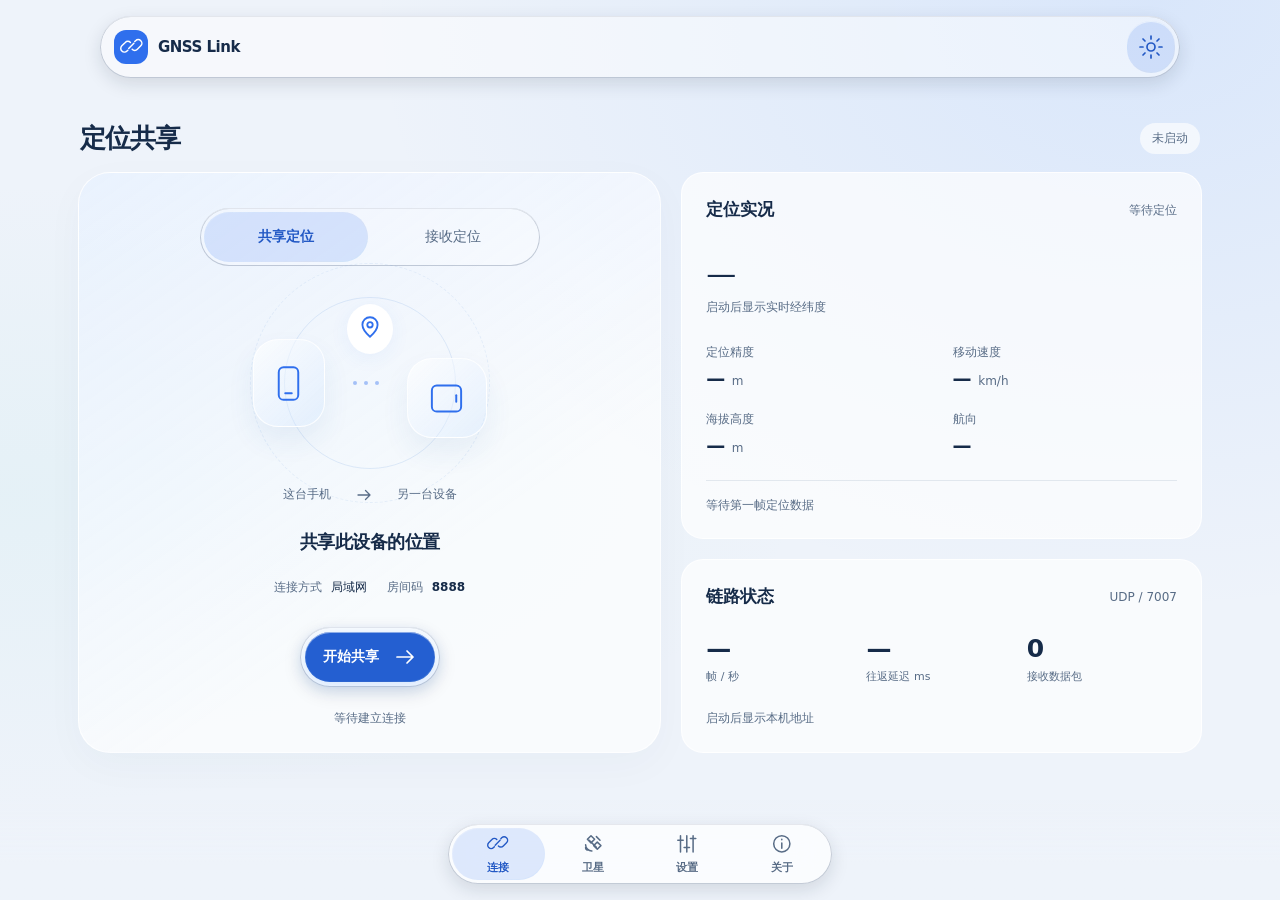
==== commit b135b587: "feat: 最低版本降到 Android 4.4，按 WebView 内核自动切换精简界面 原生侧 - minSdk 26 -> 19；appcompat 1.7.0 -> 1.6.1（1.7.0 的" ====
--- a/gpslink/app/src/main/assets/ui/index.html
+++ b/gpslink/app/src/main/assets/ui/index.html
@@ -519,7 +519,7 @@
                 <b class="about-name">GNSS Link</b>
                 <p class="field-note">把本机定位共享到平板或车机</p>
                 <span class="about-version"
-                  >版本 <b id="about-version">1.2.5</b></span
+                  >版本 <b id="about-version">1.2.6</b></span
                 >
               </div>
             </div>
@@ -564,7 +564,7 @@
               <button class="lg-btn" id="check-update">检查更新</button>
             </div>
             <p class="field-note" id="update-state">
-              当前版本 1.2.5，点右侧按钮可立即检查。
+              当前版本 1.2.6，点右侧按钮可立即检查。
             </p>
             <div class="button-row">
               <button class="lg-btn" id="open-log">更新日志</button>
--- a/gpslink/app/src/main/assets/ui/app.css
+++ b/gpslink/app/src/main/assets/ui/app.css
@@ -1395,3 +1395,138 @@
     var(--ground) 62%
   );
 }
+
+/* ==================== 大屏车机字号与控件放大 ====================
+   布局单位是固定 px，屏幕越宽（1080p/4K）元素相对越小。这里按断点逐级放大，
+   不用 zoom —— zoom 会让 fixed 底栏按缩放后的视口定位，直接跑偏。
+   断点取 CSS 视口宽度（1080p@240dpi≈1280，4K@320dpi≈1920）。 */
+@media (orientation: landscape) and (min-width: 1200px) {
+  .page-shell {
+    max-width: 1180px;
+    padding: 16px 28px 104px;
+  }
+  .page-heading h1,
+  h1 {
+    font-size: 26px;
+  }
+  h2 {
+    font-size: 17px;
+  }
+  .field-note,
+  .muted,
+  p {
+    font-size: 13.5px;
+  }
+  .surface,
+  .connection-panel {
+    padding: 24px;
+  }
+  .lg-btn {
+    min-height: 52px;
+    font-size: 14px;
+  }
+  .segmented button,
+  .sat-modes button {
+    min-height: 50px;
+    font-size: 14px;
+  }
+  input:not([type="range"]) {
+    min-height: 50px;
+    font-size: 15px;
+  }
+  .coordinates {
+    font-size: 30px;
+  }
+  .metrics strong,
+  #accuracy,
+  #speed,
+  #altitude,
+  #bearing {
+    font-size: 19px;
+  }
+  .link-scene {
+    height: 190px;
+  }
+  .sky {
+    width: min(320px, 54%);
+  }
+  .dock-tab {
+    min-height: 58px;
+    font-size: 12px;
+  }
+}
+@media (orientation: landscape) and (min-width: 1700px) {
+  .page-shell {
+    max-width: 1560px;
+    padding: 20px 40px 120px;
+  }
+  .page-heading h1,
+  h1 {
+    font-size: 32px;
+  }
+  h2 {
+    font-size: 20px;
+  }
+  .field-note,
+  .muted,
+  p {
+    font-size: 15px;
+  }
+  .surface,
+  .connection-panel {
+    padding: 30px;
+  }
+  .lg-btn {
+    min-height: 58px;
+    font-size: 16px;
+  }
+  .segmented button,
+  .sat-modes button {
+    min-height: 56px;
+    font-size: 16px;
+  }
+  input:not([type="range"]) {
+    min-height: 56px;
+    font-size: 17px;
+  }
+  .coordinates {
+    font-size: 38px;
+  }
+  .metrics strong,
+  #accuracy,
+  #speed,
+  #altitude,
+  #bearing {
+    font-size: 23px;
+  }
+  .link-scene {
+    height: 240px;
+  }
+  .sky {
+    width: min(380px, 52%);
+  }
+  .sat-row {
+    font-size: 15px;
+    padding: 14px 12px;
+  }
+  .dock-tab {
+    min-height: 62px;
+    font-size: 13px;
+  }
+}
+
+/* ==================== 底栏随视口自适应 ====================
+   固定 370px 在 1080p/4K 车机上显得很小，在窄屏上又会顶满两侧。
+   这里用 vw/vh + clamp 让它跟着屏幕走，竖屏紧凑、横屏舒展。 */
+.bottom-dock {
+  max-width: clamp(360px, 30vw, 620px);
+}
+.dock-tab {
+  min-height: clamp(52px, 5.4vh, 66px);
+  font-size: clamp(11px, 1.2vh, 14px);
+  gap: clamp(3px, 0.5vh, 8px);
+}
+.dock-tab svg {
+  width: clamp(20px, 2.4vh, 28px);
+  height: clamp(20px, 2.4vh, 28px);
+}
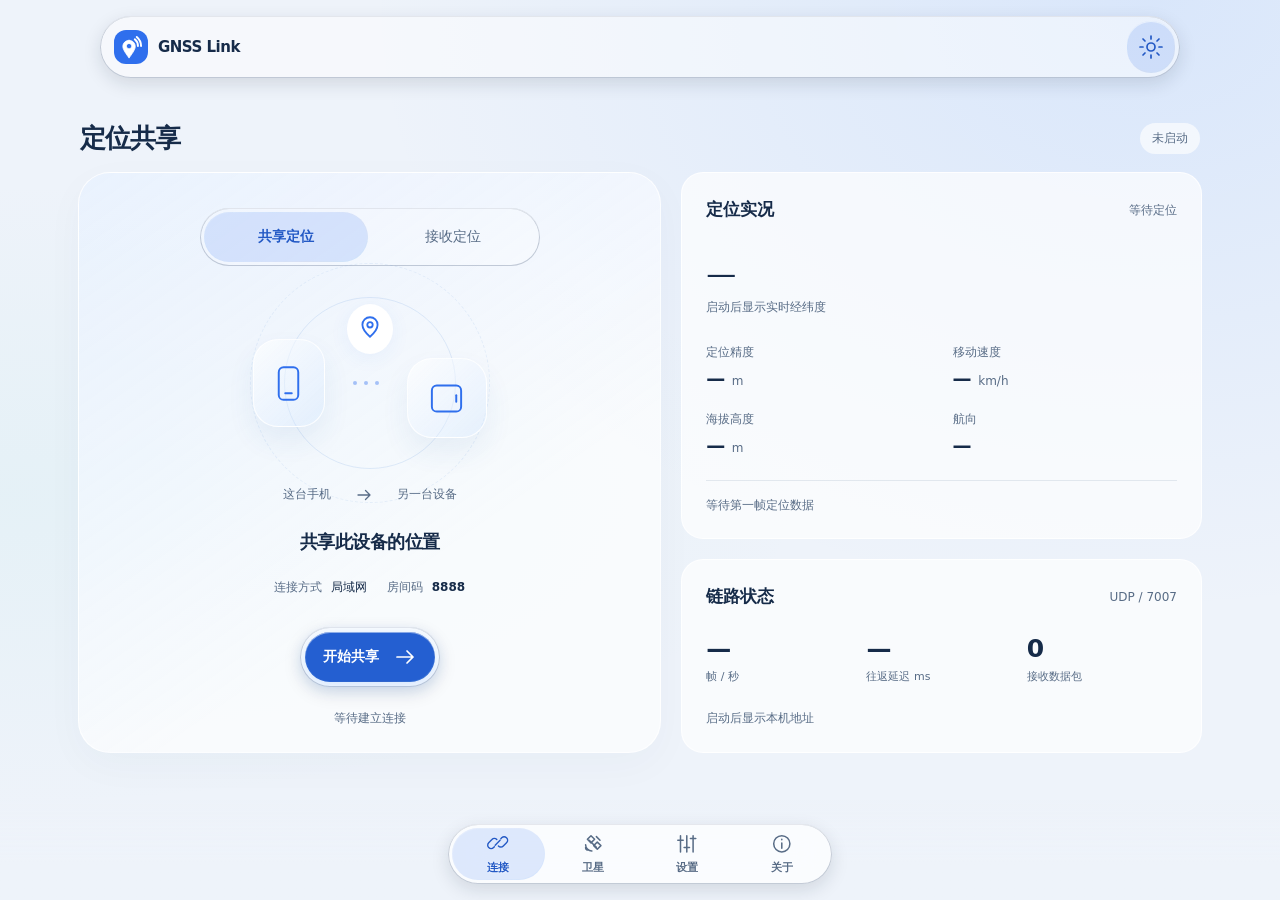
==== commit 68b6c2f3: "卫星页改为圆盘方位图＋列表明细双视图，清理重复柱状图并修正列表列宽 - 列表模式下卫星编号与频段分离显示，方位合并为单列，彻底解决换行与表头错位 - 圆盘按方位角/高度角摆放卫星，蓝色标出参与定位的卫" ====
--- a/gpslink/app/src/main/assets/ui/index.html
+++ b/gpslink/app/src/main/assets/ui/index.html
@@ -55,56 +55,88 @@
         <symbol id="download" viewBox="0 0 24 24">
           <path d="M12 3v12m-5-5 5 5 5-5M4 20h16" />
         </symbol>
-        <symbol id="flag-us" viewBox="0 0 24 16">
-          <rect width="24" height="16" fill="#fff" />
-          <g fill="#c8102e">
-            <rect width="24" height="2.29" y="0" />
-            <rect width="24" height="2.29" y="4.57" />
-            <rect width="24" height="2.29" y="9.14" />
-            <rect width="24" height="2.29" y="13.71" />
+        <symbol id="flag-us" viewBox="0 0 48 32">
+          <rect width="48" height="32" fill="#fff" />
+          <g fill="#b22234">
+            <rect width="48" height="3.2" y="0" />
+            <rect width="48" height="3.2" y="6.4" />
+            <rect width="48" height="3.2" y="12.8" />
+            <rect width="48" height="3.2" y="19.2" />
+            <rect width="48" height="3.2" y="25.6" />
           </g>
-          <rect width="10" height="9.14" fill="#3d4f9f" />
-        </symbol>
-        <symbol id="flag-cn" viewBox="0 0 24 16">
-          <rect width="24" height="16" fill="#de2910" />
-          <path d="M4.4 2.1 5.44 4.72 8.25 4.85 6.05 6.5 6.8 9.2 4.4 7.6 2 9.2 2.75 6.5 .55 4.85 3.36 4.72Z" fill="#ffde00" />
+          <rect width="19.2" height="16" fill="#3c3b6e" />
+          <g fill="#fff">
+            <circle cx="3.6" cy="3.2" r="1" /><circle cx="9.6" cy="3.2" r="1" /><circle cx="15.6" cy="3.2" r="1" />
+            <circle cx="6.6" cy="6.8" r="1" /><circle cx="12.6" cy="6.8" r="1" />
+            <circle cx="3.6" cy="10.4" r="1" /><circle cx="9.6" cy="10.4" r="1" /><circle cx="15.6" cy="10.4" r="1" />
+            <circle cx="6.6" cy="14" r="1" /><circle cx="12.6" cy="14" r="1" />
+          </g>
+        </symbol>
+        <symbol id="flag-cn" viewBox="0 0 48 32">
+          <rect width="48" height="32" fill="#de2910" />
+          <polygon
+            fill="#ffde00"
+            points="9,5.3 10.29,8.72 13.95,8.89 11.09,11.18 12.06,14.71 9,12.7 5.94,14.71 6.91,11.18 4.05,8.89 7.71,8.72"
+          />
           <g fill="#ffde00">
-            <circle cx="7.4" cy="2.4" r=".62" />
-            <circle cx="8.6" cy="3.9" r=".62" />
-            <circle cx="8.5" cy="5.9" r=".62" />
-            <circle cx="7.2" cy="7.3" r=".62" />
+            <circle cx="17.4" cy="4.6" r="1.4" />
+            <circle cx="20" cy="7.8" r="1.4" />
+            <circle cx="19.6" cy="11.8" r="1.4" />
+            <circle cx="17" cy="14.6" r="1.4" />
           </g>
         </symbol>
-        <symbol id="flag-ru" viewBox="0 0 24 16">
-          <rect width="24" height="5.34" fill="#fff" />
-          <rect width="24" height="5.34" y="5.34" fill="#0039a6" />
-          <rect width="24" height="5.34" y="10.68" fill="#d52b1e" />
-        </symbol>
-        <symbol id="flag-eu" viewBox="0 0 24 16">
-          <rect width="24" height="16" fill="#003399" />
+        <symbol id="flag-ru" viewBox="0 0 48 32">
+          <rect width="48" height="10.67" fill="#fff" />
+          <rect width="48" height="10.67" y="10.67" fill="#0039a6" />
+          <rect width="48" height="10.66" y="21.34" fill="#d52b1e" />
+        </symbol>
+        <symbol id="flag-eu" viewBox="0 0 48 32">
+          <rect width="48" height="32" fill="#003399" />
           <g fill="#ffcc00">
-            <circle cx="12" cy="3.1" r=".85" /><circle cx="12" cy="12.9" r=".85" />
-            <circle cx="6.9" cy="4.6" r=".85" /><circle cx="17.1" cy="4.6" r=".85" />
-            <circle cx="4.2" cy="8" r=".85" /><circle cx="19.8" cy="8" r=".85" />
-            <circle cx="6.9" cy="11.4" r=".85" /><circle cx="17.1" cy="11.4" r=".85" />
+            <circle cx="24" cy="5" r="1.7" /><circle cx="24" cy="27" r="1.7" />
+            <circle cx="13.8" cy="9.2" r="1.7" /><circle cx="34.2" cy="9.2" r="1.7" />
+            <circle cx="8.4" cy="16" r="1.7" /><circle cx="39.6" cy="16" r="1.7" />
+            <circle cx="13.8" cy="22.8" r="1.7" /><circle cx="34.2" cy="22.8" r="1.7" />
           </g>
         </symbol>
-        <symbol id="flag-jp" viewBox="0 0 24 16">
-          <rect width="24" height="16" fill="#fff" />
-          <circle cx="12" cy="8" r="4.2" fill="#bc002d" />
-        </symbol>
-        <symbol id="flag-in" viewBox="0 0 24 16">
-          <rect width="24" height="5.34" fill="#ff9933" />
-          <rect width="24" height="5.34" y="5.34" fill="#fff" />
-          <rect width="24" height="5.34" y="10.68" fill="#138808" />
-          <circle cx="12" cy="8" r="1.8" fill="none" stroke="#000080" stroke-width=".55" />
-          <circle cx="12" cy="8" r=".45" fill="#000080" />
-        </symbol>
-        <symbol id="flag-globe" viewBox="0 0 24 16">
-          <rect width="24" height="16" fill="#5b6b82" />
-          <circle cx="12" cy="8" r="5" fill="none" stroke="#dfe8f5" stroke-width=".8" />
-          <ellipse cx="12" cy="8" rx="2.2" ry="5" fill="none" stroke="#dfe8f5" stroke-width=".7" />
-          <path d="M7 5.6h10M7 10.4h10" stroke="#dfe8f5" stroke-width=".7" />
+        <symbol id="flag-jp" viewBox="0 0 48 32">
+          <rect width="48" height="32" fill="#fff" />
+          <circle cx="24" cy="16" r="8.4" fill="#bc002d" />
+        </symbol>
+        <symbol id="flag-in" viewBox="0 0 48 32">
+          <rect width="48" height="10.67" fill="#ff9933" />
+          <rect width="48" height="10.67" y="10.67" fill="#fff" />
+          <rect width="48" height="10.66" y="21.34" fill="#138808" />
+          <circle cx="24" cy="16" r="3.6" fill="none" stroke="#000080" stroke-width=".9" />
+          <circle cx="24" cy="16" r=".9" fill="#000080" />
+        </symbol>
+        <symbol id="flag-globe" viewBox="0 0 48 32">
+          <rect width="48" height="32" fill="#5b6b82" />
+          <circle cx="24" cy="16" r="10" fill="none" stroke="#dfe8f5" stroke-width="1.4" />
+          <ellipse cx="24" cy="16" rx="4.4" ry="10" fill="none" stroke="#dfe8f5" stroke-width="1.2" />
+          <path d="M14 11.2h20M14 20.8h20" stroke="#dfe8f5" stroke-width="1.2" />
+        </symbol>
+        <!-- 应用标志：定位针 + 向右上扩散的信号弧，与启动图标的图形一致 -->
+        <symbol id="app-mark" viewBox="34 28 47 54">
+          <path
+            fill="currentColor"
+            fill-rule="evenodd"
+            d="M52,40 C44.27,40 38,46.27 38,54 C38,61 46,71 52,80 C58,71 66,61 66,54 C66,46.27 59.73,40 52,40 Z M52,47 C48.69,47 46,49.69 46,53 C46,56.31 48.69,59 52,59 C55.31,59 58,56.31 58,53 C58,49.69 55.31,47 52,47 Z"
+          />
+          <path
+            d="M64.86,37.68 A20,20 0 0 1 72,53"
+            fill="none"
+            stroke="currentColor"
+            stroke-linecap="round"
+            stroke-width="4.4"
+          />
+          <path
+            d="M69.36,32.32 A27,27 0 0 1 79,53"
+            fill="none"
+            stroke="currentColor"
+            stroke-linecap="round"
+            stroke-width="4.4"
+          />
         </symbol>
       </defs>
     </svg>
@@ -113,7 +145,7 @@
         <div class="top-toolbar-tray"></div>
         <div class="brand">
           <span class="brand-icon"
-            ><svg><use href="#link" /></svg></span
+            ><svg><use href="#app-mark" /></svg></span
           ><b>GNSS Link</b>
         </div>
         <button class="lg-btn icon-btn" id="theme" aria-label="切换明暗主题">
@@ -252,7 +284,6 @@
                 <span class="north">北</span>
                 <div class="sky-empty">等待卫星数据</div>
               </div>
-              <div id="sat-bars" class="sat-bars"></div>
             </div>
             <div id="sat-view-list" hidden>
               <div class="sat-table-head">
--- a/gpslink/app/src/main/assets/ui/app.css
+++ b/gpslink/app/src/main/assets/ui/app.css
@@ -487,7 +487,7 @@
   position: relative;
   width: min(280px, 85%);
   aspect-ratio: 1;
-  margin: 36px auto;
+  margin: 48px auto 30px;
   border-radius: 50%;
   border: 1px solid var(--separator);
   background:
@@ -508,7 +508,7 @@
 }
 .north {
   position: absolute;
-  top: -25px;
+  top: -19px;
   left: calc(50% - 6px);
   font-size: 12px;
   color: var(--label-2);
@@ -538,70 +538,21 @@
   background: var(--tint);
   color: white;
 }
-.sat-bars {
-  display: flex;
-  align-items: flex-end;
-  gap: 4px;
-  overflow-x: auto;
-  padding: 20px 0 4px;
-  min-height: 90px;
-}
-.sat-bar {
-  display: flex;
-  flex-direction: column;
-  align-items: center;
-  width: 28px;
-  min-width: 28px;
-  flex: 0 0 28px;
-  text-align: center;
-  font-size: 10px;
-  color: var(--label-2);
-}
-.sat-bar > span {
-  display: block;
-  height: 20px;
-  line-height: 20px;
-  white-space: nowrap;
-}
-.sat-bar > .sat-label {
-  display: flex;
-  flex-direction: column;
-  align-items: center;
-  height: 40px;
-  line-height: 20px;
-  font-variant-numeric: tabular-nums;
-}
-.sat-label > span {
-  display: block;
-  height: 20px;
-  white-space: nowrap;
-}
 /* 国旗用内联 SVG，尺寸固定，不依赖系统 Emoji 字体 */
 .sat-flag {
   display: block;
   flex: 0 0 auto;
-  width: 18px;
-  height: 12px;
-  border-radius: 2px;
+  width: 26px;
+  height: 17px;
+  border-radius: 3px;
   overflow: hidden;
   /* 浅色背景上给个极淡描边，暗色旗（美国）也能看出边界 */
   box-shadow: 0 0 0 1px rgba(26, 46, 78, 0.14);
 }
 /* 列表模式下国旗占固定槽位，保证各行编号左对齐 */
 .sat-cell-id .sat-flag {
-  flex: 0 0 20px;
-  width: 20px;
-}
-.sat-bar i {
-  display: block;
-  width: 24px;
-  flex-shrink: 0;
-  background: #7492b366;
-  border-radius: 5px 5px 0 0;
-  margin: 5px 0;
-}
-.sat-bar.used i {
-  background: var(--tint);
+  flex: 0 0 26px;
+  width: 26px;
 }
 #page-satellites > .surface {
   margin-bottom: 20px;
@@ -701,10 +652,6 @@
     width: min(238px, 78%);
     margin: 20px auto;
   }
-  .sat-bars {
-    min-height: 86px;
-    padding: 12px 0 2px;
-  }
 }
 @media (min-width: 701px) {
   .connection-panel {
@@ -1169,34 +1116,33 @@
 .sky-dot i {
   font-style: normal;
   font-size: 8px;
+  letter-spacing: -0.2px;
   opacity: 0.85;
 }
 
-/* 柱状图标签里的频段小字 */
-.sat-band-tag {
-  font-size: 9px;
-  color: var(--tint-strong);
-  font-weight: 600;
-}
-.sat-bar.used .sat-band-tag {
-  color: #fff;
-  opacity: 0.9;
-}
 
 /* ==================== 卫星：列表明细 ==================== */
 .sat-table-head,
 .sat-row {
   display: grid;
-  grid-template-columns: 1.1fr 0.7fr 1.3fr 1fr;
+  grid-template-columns: 60px 50px minmax(0, 1fr) 78px;
   align-items: center;
   gap: 8px;
 }
 .sat-table-head {
+  display: grid;
+  grid-template-columns: 60px 50px minmax(0, 1fr) 78px;
+  gap: 8px;
+  align-items: center;
   margin-top: 16px;
   padding: 0 10px 8px;
   font-size: 11px;
   color: var(--label-2);
   border-bottom: 1px solid var(--separator);
+}
+.sat-table-head span:nth-child(3),
+.sat-table-head span:nth-child(4) {
+  text-align: right;
 }
 .sat-table {
   max-height: 340px;
@@ -1223,6 +1169,17 @@
 .sat-cell-band {
   font-weight: 600;
   color: var(--tint-strong);
+  font-variant-numeric: tabular-nums;
+  font-size: 12.5px;
+  white-space: nowrap;
+  overflow: hidden;
+  text-overflow: ellipsis;
+}
+.sat-cell-pos {
+  text-align: right;
+  white-space: nowrap;
+  font-size: 12.5px;
+  color: var(--label-2);
   font-variant-numeric: tabular-nums;
 }
 .sat-cell-cn0 {
@@ -1293,14 +1250,6 @@
   #sat-view-sky .sky {
     width: min(230px, 100%);
     margin: 30px auto 0;
-  }
-  #sat-view-sky .sat-bars {
-    min-height: 120px;
-    padding: 4px 0 0;
-  }
-  /* 柱高由脚本内联给出，横屏用 max-height 压住，保证标签与提示不被底栏吞掉 */
-  #sat-view-sky .sat-bar i {
-    max-height: 104px;
   }
   .brand {
     font-size: 15px;
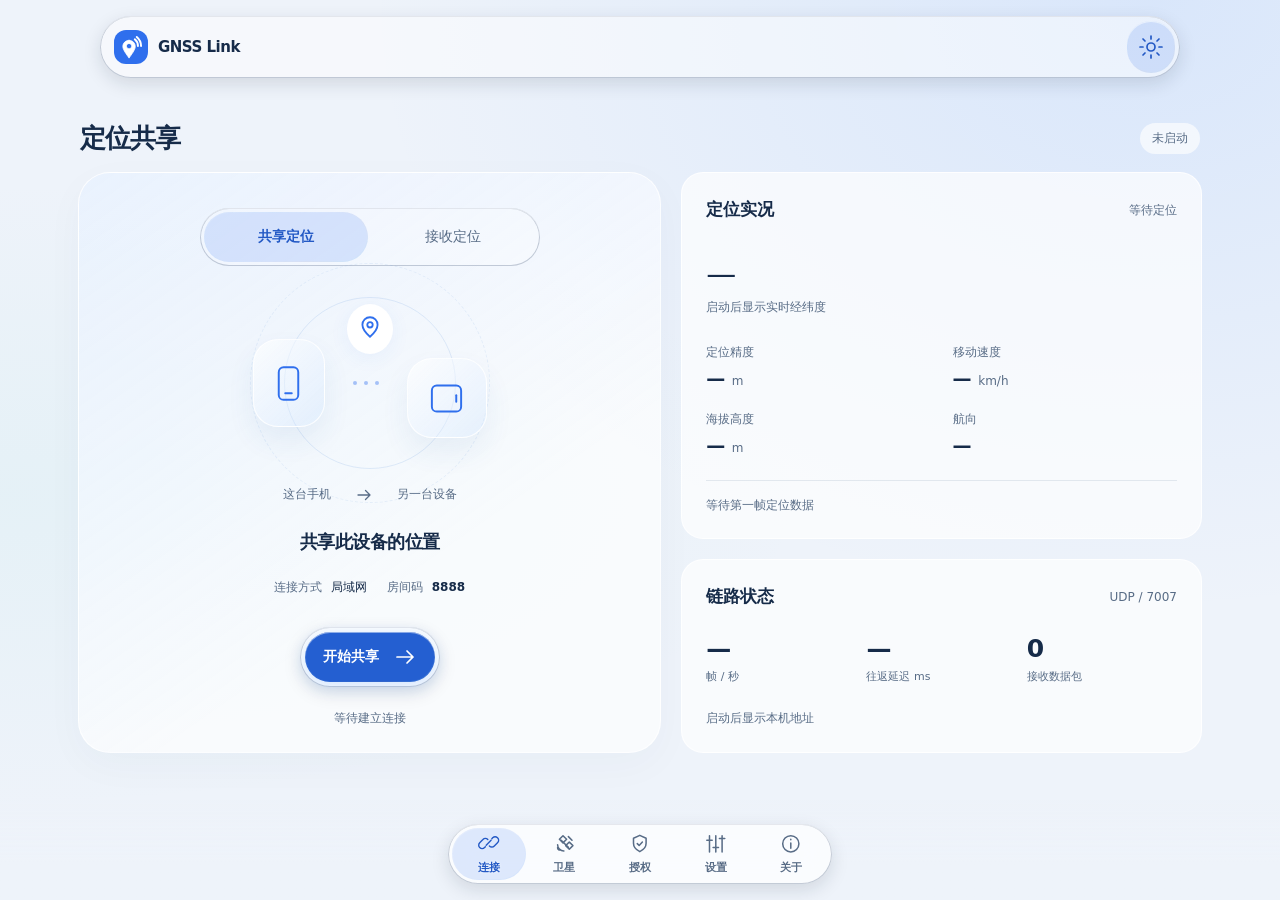
==== commit d8c0c659: "设备授权独立成页：新增授权页签，设置页只留参数与界面 - 主界面与精简版同步，把「授权状态」「命令行授权」两张卡从设置页搬到新的授权页 - 底部导航由四页签改为五页签（连接/卫星/授权/设置/关于），" ====
--- a/gpslink/app/src/main/assets/ui/index.html
+++ b/gpslink/app/src/main/assets/ui/index.html
@@ -28,6 +28,10 @@
             d="m8 8 8 8m-6-13 4 4-4 4-4-4Zm7 7 4 4-4 4-4-4ZM4 13a7 7 0 0 0 7 7m-7-4a3 3 0 0 0 3 3m9-15 4 4"
           />
         </symbol>
+        <symbol id="shield" viewBox="0 0 24 24">
+          <path d="M12 2.6 5 5.8v5.7c0 4.1 2.9 7.3 7 9.2 4.1-1.9 7-5.1 7-9.2V5.8Z" />
+          <path d="m9.2 11.8 2.1 2.1 3.6-3.8" />
+        </symbol>
         <symbol id="settings" viewBox="0 0 24 24">
           <path d="M5 3v18m7-18v18m7-18v18M2 8h6m1 8h6m1-10h6" />
         </symbol>
@@ -280,9 +284,16 @@
               <button data-value="list" aria-selected="false" aria-pressed="false">列表明细</button>
             </div>
             <div id="sat-view-sky">
-              <div class="sky" id="sky">
-                <span class="north">北</span>
-                <div class="sky-empty">等待卫星数据</div>
+              <div class="sky-stage">
+                <canvas id="sky" class="sky-canvas"></canvas>
+                <div class="sky-empty" id="sky-empty" hidden>等待卫星数据</div>
+              </div>
+              <div class="tube-rail">
+                <div class="tube-rail-head">
+                  <span>信号强度</span>
+                  <span>按住横向拖动查看</span>
+                </div>
+                <div id="sat-bars" class="sat-bars"></div>
               </div>
             </div>
             <div id="sat-view-list" hidden>
@@ -303,11 +314,66 @@
             <p id="probe-result">保持室外或窗边，检测约需 12 秒。</p>
           </article>
         </section>
+        <section id="page-access" class="page" hidden>
+          <div class="page-heading">
+            <div>
+              <h1>设备授权</h1>
+              <p>模拟位置、后台保活，以及开不了开发者选项时的命令行方案</p>
+            </div>
+          </div>
+          <div class="settings-grid">
+            <article class="surface">
+              <div class="section-head">
+                <h2>授权状态</h2>
+                <button class="lg-btn" id="recheck">重新检查</button>
+              </div>
+              <div class="auth-version">
+                <span id="auth-android">正在识别系统版本…</span>
+                <span class="pill" id="auth-tier">—</span>
+              </div>
+              <div class="check-row">
+                <span>定位权限</span><span id="check-location">待检查</span>
+              </div>
+              <div class="check-row">
+                <span>开发者选项</span><span id="check-dev">待检查</span>
+              </div>
+              <div class="check-row">
+                <span>模拟位置</span><span id="check-mock">待检查</span>
+              </div>
+              <p class="field-note" id="auth-steps">正在检查授权方式…</p>
+              <p class="field-note warn" id="auth-why" hidden></p>
+              <div class="button-row">
+                <button class="lg-btn" id="permissions">授予权限</button
+                ><button class="lg-btn" id="mock">去授权</button>
+              </div>
+              <div class="check-row">
+                <span>后台定位</span><span id="check-background">待检查</span>
+              </div>
+              <button class="lg-btn" id="background">设为始终允许</button>
+              <div class="check-row">
+                <span>后台运行</span><span id="check-battery">待检查</span>
+              </div>
+              <button class="lg-btn" id="battery">设置电池白名单</button>
+            </article>
+            <article class="surface" id="adb-card">
+              <div class="section-head">
+                <h2>命令行授权</h2>
+                <button class="lg-btn" id="copy-adb">复制命令</button>
+              </div>
+              <p class="field-note" id="adb-note">
+                正在按系统版本生成对应命令…
+              </p>
+              <pre class="cmd" id="adb-cmd">adb shell appops set top.wxip.gpslink android:mock_location allow</pre>
+              <p class="field-note">验证是否生效：</p>
+              <pre class="cmd" id="adb-check">adb shell appops get top.wxip.gpslink android:mock_location</pre>
+            </article>
+          </div>
+        </section>
         <section id="page-settings" class="page" hidden>
           <div class="page-heading">
             <div>
               <h1>偏好设置</h1>
-              <p>连接参数、设备授权与轨迹</p>
+              <p>连接参数、界面与轨迹</p>
             </div>
           </div>
           <div class="settings-grid">
@@ -381,49 +447,6 @@
               <label for="tint"
                 >玻璃浓度 <output id="tint-value">35%</output></label
               ><input id="tint" type="range" min="0" max="100" value="35" />
-            </article>
-            <article class="surface">
-              <div class="section-head">
-                <h2>设备授权</h2>
-                <button class="lg-btn" id="recheck">重新检查</button>
-              </div>
-              <div class="check-row">
-                <span>定位权限</span><span id="check-location">待检查</span>
-              </div>
-              <div class="check-row">
-                <span>开发者选项</span><span id="check-dev">待检查</span>
-              </div>
-              <div class="check-row">
-                <span>模拟位置应用</span><span id="check-mock">待检查</span>
-              </div>
-              <p class="field-note">
-                接收端需在开发者选项中选择 GNSS Link 作为模拟位置应用。
-              </p>
-              <div class="button-row">
-                <button class="lg-btn" id="permissions">授予权限</button
-                ><button class="lg-btn" id="mock">打开开发者选项</button>
-              </div>
-              <div class="check-row">
-                <span>后台定位</span><span id="check-background">待检查</span>
-              </div>
-              <button class="lg-btn" id="background">设为始终允许</button>
-              <div class="check-row">
-                <span>后台运行</span><span id="check-battery">待检查</span>
-              </div>
-              <button class="lg-btn" id="battery">设置电池白名单</button>
-            </article>
-            <article class="surface">
-              <div class="section-head">
-                <h2>命令行授权</h2>
-                <button class="lg-btn" id="copy-adb">复制命令</button>
-              </div>
-              <p class="field-note">
-                车机等设备常裁掉「选择模拟位置应用」这一项。用 USB 或无线 adb
-                执行下面这条命令，效果等同手动选中本应用，且重启不丢。
-              </p>
-              <pre class="cmd" id="adb-cmd">adb shell appops set top.wxip.gpslink android:mock_location allow</pre>
-              <p class="field-note">验证是否生效：</p>
-              <pre class="cmd" id="adb-check">adb shell appops get top.wxip.gpslink android:mock_location</pre>
             </article>
             <article class="surface">
               <div class="section-head">
@@ -634,13 +657,20 @@
           role="tab" class="dock-tab"
           aria-selected="false"
           data-tab="2"
+          aria-controls="page-access"
+        >
+          <svg><use href="#shield" /></svg>授权</button
+        ><button
+          role="tab" class="dock-tab"
+          aria-selected="false"
+          data-tab="3"
           aria-controls="page-settings"
         >
           <svg><use href="#settings" /></svg>设置</button
         ><button
           role="tab" class="dock-tab"
           aria-selected="false"
-          data-tab="3"
+          data-tab="4"
           aria-controls="page-about"
         >
           <svg><use href="#info" /></svg>关于
--- a/gpslink/app/src/main/assets/ui/liquid-glass-ui.css
+++ b/gpslink/app/src/main/assets/ui/liquid-glass-ui.css
@@ -113,7 +113,9 @@
   position: relative;
   pointer-events: auto;
   display: grid;
-  grid-template-columns: repeat(4, minmax(0, 1fr));
+  /* 页签数量会变，用 auto-flow 均分，别写死列数 */
+  grid-auto-flow: column;
+  grid-auto-columns: minmax(0, 1fr);
   gap: 2px;
   width: min(416px, 100%);
   padding: 4px;
--- a/gpslink/app/src/main/assets/ui/app.css
+++ b/gpslink/app/src/main/assets/ui/app.css
@@ -450,6 +450,53 @@
 .check-row .ok {
   color: #168060 !important;
 }
+/* 授权卡：当前系统版本与授权机制 */
+.auth-version {
+  display: flex;
+  align-items: center;
+  justify-content: space-between;
+  gap: 12px;
+  margin-top: 14px;
+  font-size: 12px;
+  color: var(--label-2);
+}
+#auth-tier {
+  font-size: 11px;
+  line-height: 1;
+  padding: 5px 10px;
+  border-radius: 999px;
+  background: var(--tint);
+  color: #fff;
+  white-space: nowrap;
+}
+#auth-tier.legacy {
+  background: var(--surface-2);
+  color: var(--label-2);
+  border: 1px solid var(--separator);
+}
+/* 未授权原因：只用主色强调，不引入新的警示色 */
+.field-note.warn {
+  color: var(--tint-strong);
+  font-weight: 500;
+}
+/* 设置页被裁掉时，把命令行授权卡推上来 */
+#adb-card.emphasis {
+  border-color: var(--tint);
+  box-shadow: 0 0 0 1px var(--tint), 0 14px 34px -20px var(--tint);
+}
+@keyframes adb-flash {
+  0%,
+  100% {
+    box-shadow: 0 0 0 1px var(--tint), 0 0 0 0 transparent;
+  }
+  45% {
+    box-shadow: 0 0 0 1px var(--tint), 0 0 0 9px transparent;
+  }
+}
+#adb-card.flash {
+  border-color: var(--tint);
+  animation: adb-flash 900ms ease 2;
+}
 .button-row {
   display: flex;
   flex-wrap: wrap;
@@ -483,35 +530,17 @@
   color: var(--label-2);
   font-weight: 400;
 }
-.sky {
+/* 天空图：Canvas 极坐标，半径=仰角，角度=方位角 */
+.sky-stage {
   position: relative;
-  width: min(280px, 85%);
+  width: min(258px, 80%);
   aspect-ratio: 1;
-  margin: 48px auto 30px;
-  border-radius: 50%;
-  border: 1px solid var(--separator);
-  background:
-    repeating-radial-gradient(
-      circle,
-      transparent 0,
-      transparent calc(25% - 1px),
-      var(--separator) 25%,
-      transparent calc(25% + 1px)
-    ),
-    linear-gradient(
-      90deg,
-      transparent 49.8%,
-      var(--separator) 50%,
-      transparent 50.2%
-    ),
-    linear-gradient(transparent 49.8%, var(--separator) 50%, transparent 50.2%);
-}
-.north {
-  position: absolute;
-  top: -19px;
-  left: calc(50% - 6px);
-  font-size: 12px;
-  color: var(--label-2);
+  margin: 4px auto 0;
+}
+.sky-canvas {
+  display: block;
+  width: 100%;
+  height: 100%;
 }
 .sky-empty {
   position: absolute;
@@ -521,22 +550,108 @@
   color: var(--label-2);
   font-size: 13px;
 }
-.sky-dot {
-  position: absolute;
-  transform: translate(-50%, -50%);
-  width: 28px;
-  height: 28px;
-  border-radius: 50%;
+/* 信号柱：单行横向排列，卡片内通栏，两端渐隐提示还有内容 */
+.tube-rail {
+  margin: 6px -24px 0;
+}
+.tube-rail-head {
+  display: flex;
+  justify-content: space-between;
+  gap: 12px;
+  padding: 0 24px 4px;
+  font-size: 10px;
+  letter-spacing: 0.04em;
+  color: var(--label-2);
+}
+.sat-bars {
+  display: flex;
+  align-items: flex-end;
+  gap: 10px;
+  padding: 2px 24px 4px;
+  overflow-x: auto;
+  overscroll-behavior-x: contain;
+  scroll-snap-type: x proximity;
+  -webkit-overflow-scrolling: touch;
+  scrollbar-width: none;
+  cursor: grab;
+  -webkit-mask-image: linear-gradient(
+    90deg,
+    transparent 0,
+    #000 18px,
+    #000 calc(100% - 18px),
+    transparent 100%
+  );
+  mask-image: linear-gradient(
+    90deg,
+    transparent 0,
+    #000 18px,
+    #000 calc(100% - 18px),
+    transparent 100%
+  );
+}
+.sat-bars::-webkit-scrollbar {
+  display: none;
+}
+.sat-bars.grabbing {
+  cursor: grabbing;
+}
+.tube-item {
+  flex: 0 0 44px;
+  scroll-snap-align: center;
+  display: flex;
+  flex-direction: column;
+  align-items: center;
+  gap: 5px;
+}
+/* 玻璃管：只有管壁，内部一条自底向上的填充 */
+.tube {
+  position: relative;
+  width: 34px;
+  height: 96px;
+  border-radius: 16px;
+  border: 1px solid var(--separator);
   background: var(--surface-2);
-  color: var(--label-2);
-  display: grid;
-  place-items: center;
+  box-shadow: inset 0 1px 0 var(--line);
+  overflow: hidden;
+  display: flex;
+  align-items: flex-end;
+}
+.fill {
+  display: block;
+  width: 100%;
+  border-radius: 16px;
+  background: #8fa2ba73;
+  transition: height 0.35s ease;
+}
+.tube-item.used .fill {
+  background: linear-gradient(180deg, var(--tint), var(--dock-ink));
+  box-shadow: 0 0 12px -2px var(--tint);
+}
+.tube-item.weak:not(.used) .fill {
+  background: #8fa2ba3d;
+}
+/* 柱子下方四行：载噪比 / 国旗 / 制式 / PRN */
+.meta {
+  display: flex;
+  flex-direction: column;
+  align-items: center;
+  gap: 2px;
+  font-size: 9.5px;
+  line-height: 1.1;
+  font-variant-numeric: tabular-nums;
+  color: var(--label-2);
+}
+.meta b {
+  font-size: 10.5px;
+  font-weight: 600;
+  color: var(--label-2);
+}
+.tube-item.used .meta b {
+  color: var(--tint-strong);
+}
+.meta em {
+  font-style: normal;
   font-size: 10px;
-  border: 1px solid var(--line);
-}
-.sky-dot.used {
-  background: var(--tint);
-  color: white;
 }
 /* 国旗用内联 SVG，尺寸固定，不依赖系统 Emoji 字体 */
 .sat-flag {
@@ -553,6 +668,25 @@
 .sat-cell-id .sat-flag {
   flex: 0 0 26px;
   width: 26px;
+}
+/* 柱状图里的国旗小一号，和 46px 列宽匹配 */
+.meta .sat-flag {
+  width: 20px;
+  height: 13px;
+}
+/* 制式胶囊 */
+.pill {
+  font-size: 9px;
+  line-height: 1;
+  padding: 3px 6px;
+  border-radius: 7px;
+  background: var(--surface-2);
+  color: var(--label-2);
+  white-space: nowrap;
+}
+.tube-item.used .pill {
+  background: var(--tint);
+  color: #fff;
 }
 #page-satellites > .surface {
   margin-bottom: 20px;
@@ -597,16 +731,17 @@
     padding: 16px 18px 112px;
   }
   .top-toolbar {
-    margin-bottom: 26px;
+    margin-bottom: 12px;
   }
   .page-heading {
-    margin-bottom: 20px;
+    margin-bottom: 10px;
   }
   h1 {
     font-size: 25px;
   }
   .page-heading p {
-    font-size: 12px;
+    font-size: 11px;
+    margin-top: 1px;
   }
   .workspace,
   .settings-grid {
@@ -651,6 +786,9 @@
   .sky {
     width: min(238px, 78%);
     margin: 20px auto;
+  }
+  .sat-bars {
+    padding: 8px 0 2px;
   }
 }
 @media (min-width: 701px) {
@@ -730,9 +868,10 @@
   line-height: 1.7;
   color: var(--label);
   max-height: none;
-  white-space: pre;
-  overflow-x: auto;
-  -webkit-overflow-scrolling: touch;
+  /* 命令必须整条看全，宁可折行也不横向截断 */
+  white-space: pre-wrap;
+  overflow-wrap: anywhere;
+  word-break: break-all;
 }
 .switch-row {
   display: flex;
@@ -1098,29 +1237,6 @@
   font-size: 13px;
 }
 
-/* 圆盘上的卫星点：编号 + 频段 */
-.sky-dot {
-  width: 34px;
-  height: 34px;
-  display: flex;
-  flex-direction: column;
-  align-items: center;
-  justify-content: center;
-  gap: 1px;
-  line-height: 1;
-}
-.sky-dot b {
-  font-size: 10px;
-  font-weight: 600;
-}
-.sky-dot i {
-  font-style: normal;
-  font-size: 8px;
-  letter-spacing: -0.2px;
-  opacity: 0.85;
-}
-
-
 /* ==================== 卫星：列表明细 ==================== */
 .sat-table-head,
 .sat-row {
@@ -1250,6 +1366,13 @@
   #sat-view-sky .sky {
     width: min(230px, 100%);
     margin: 30px auto 0;
+  }
+  #sat-view-sky .sat-bars {
+    padding: 4px 0 0;
+  }
+  /* 柱高由脚本内联给出，横屏用 max-height 压住，保证标签与提示不被底栏吞掉 */
+  #sat-view-sky .sat-bar i {
+    max-height: 104px;
   }
   .brand {
     font-size: 15px;
